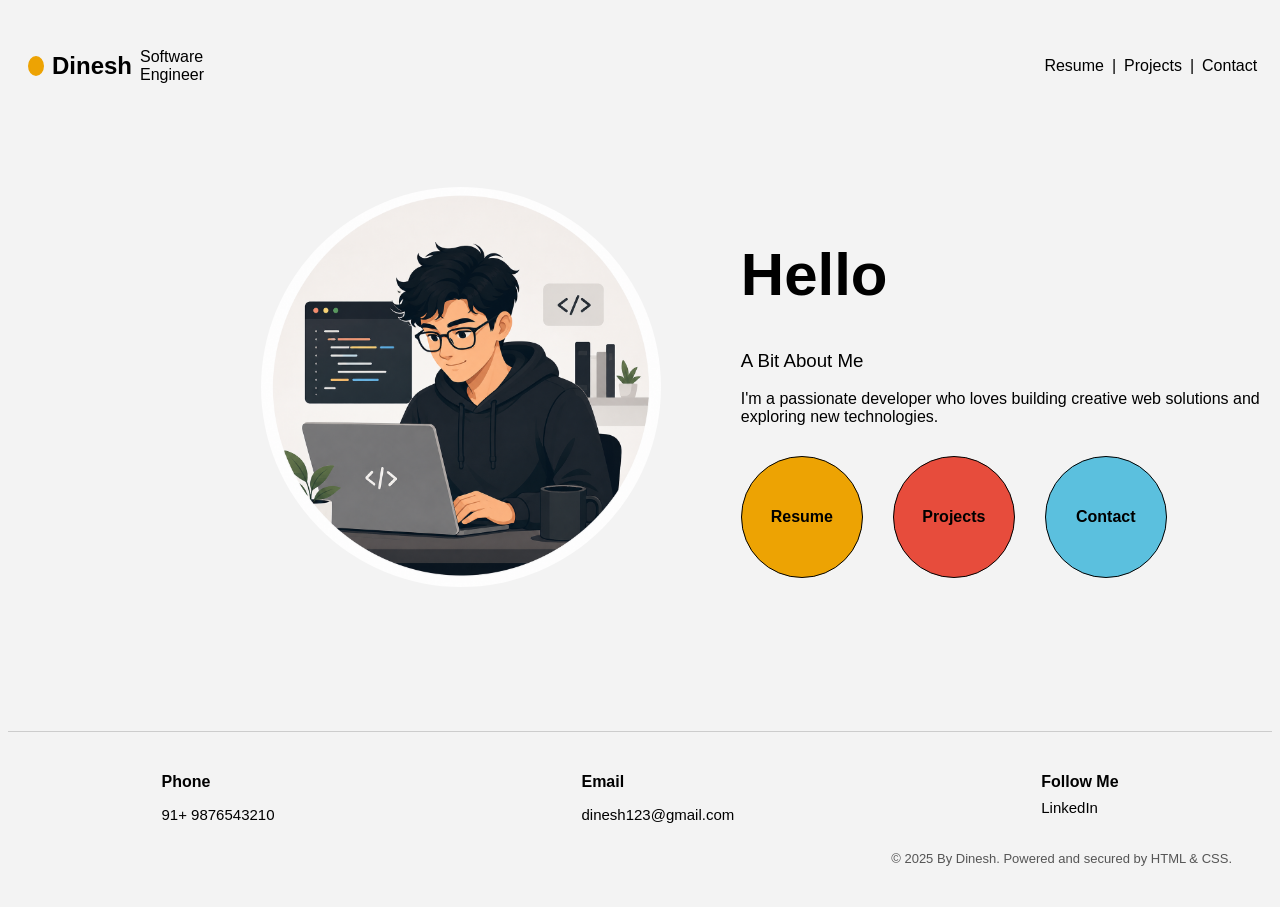
==== index.html @ f1298cf2 "1st portfolio" ====
<!DOCTYPE html>
<html>
<head>
  <title>Portfolio</title>
  <link rel="stylesheet" href="style.css">
</head>
<body>
  <div class="top">
    <button class="round"></button>
    <p class="name">Dinesh</p>
    <p class="job">Software Engineer</p>
    <a class="Links" href="resume.html">Resume</a> |
    <a class="pro" href="projects.html">Projects</a> |
    <a class="con" href="contact.html">Contact</a>
  </div>

  <div class="main">
    <div class="left pad">
      <img src="profile.png" alt="Dinesh">
    </div>
    <div class="right">
      <h1>Hello</h1>
      <h3>A Bit About Me</h3>
      <p>I'm a passionate developer who loves building creative web solutions and exploring new technologies.</p>
      <div class="buttons">
    <a href="resume.html" class="circle-btn resume">Resume</a>
    <a href="projects.html" class="circle-btn projects">Projects</a>
    <a href="contact.html" class="circle-btn contact">Contact</a>
</div>
    </div>
  </div>
  <div class="empty"></div>
  <footer>
  <hr>
  <div class="footer-content">
    <div class="footer-section">
      <h4>Phone</h4>
      <p>91+ 9876543210</p>
    </div>
    <div class="footer-section">
      <h4>Email</h4>
      <p>dinesh123@gmail.com</p>
    </div>
    <div class="footer-section">
      <h4>Follow Me</h4>
      <a href="https://www.linkedin.com/in/dinesh-veldurthi-67a7a6357/">LinkedIn</a>
    </div>
  </div>
  <div class="footer-bottom">
    <p>© 2025 By Dinesh. Powered and secured by HTML & CSS.</p>
  </div>
</footer>


</body>
</html>
---- style.css ----
body {
  background-color: #f3f3f3;
  font-family: "Segoe UI", Tahoma, Geneva, Verdana, sans-serif;
}
.name{
    font-size: 24px;
    font-weight: 600;
}
.top {
  display: flex;
  align-items: center;
  gap: 8px;
  padding: 20px;
}

.round {
  background-color: #eda303;
  width: 20px;
  height: 20px;
  border-radius: 50%;
  border: 2px solid #eda303;
}
.Links {
  color: black;
  padding-left: 68%;
  text-decoration: none;
}
.pro {
  color: black;
  text-decoration: none;
}
.con {
  color: black;
  text-decoration: none;
}
.main {
  display: flex;
  align-items: center;
  justify-content: center;
  gap: 80px;
  padding-top: 5%;
}
.pad{
  padding-left: 20%;
}
.left img {
  width: 400px;
  height: 400px;
  border-radius: 50%;
  object-fit: cover;
}

.right h1 {
  font-size: 60px;
  font-weight: 700;
}

.right h3 {
  font-weight: 500;
}

.buttons {
  display: flex;
  gap: 30px;
  margin-top: 30px;
}

.circle-btn{
    width:120px;
    height:120px;
    border-radius:50%;
    display:flex;
    justify-content:center;
    align-items:center;
    text-decoration:none;
    color:black;
    font-weight:600;
    border:1px solid black;
}

.resume{
    background:#eda303;
}

.projects{
    background:#e74c3c;
}

.contact{
    background:#5bc0de;
}


.buttons .circle-btn:hover {
  transform: scale(1.1);
  background-color: #f3f3f3;
  box-shadow: 0 4px 10px rgba(0, 0, 0, 0.2);
}
.empty {
  height: 100px;
}
footer {
  background-color: #f3f3f3;
  padding: 20px 0;
  font-family: "Segoe UI", Tahoma, Geneva, Verdana, sans-serif;
  color: #000;
}

footer hr {
  border: none;
  border-top: 1px solid #ccc;
  margin: 20px 0;
}

.footer-content {
  display: flex;
  justify-content: space-around;
  align-items: flex-start;
  flex-wrap: wrap;
  text-align: left;
  margin-bottom: 10px;
}

.footer-section h4 {
  font-weight: 600;
  margin-bottom: 8px;
}

.footer-section p,
.footer-section a {
  color: #000;
  text-decoration: none;
  font-size: 15px;
}

.footer-bottom {
  text-align: right;
  font-size: 13px;
  color: #555;
  margin-right: 40px;
}
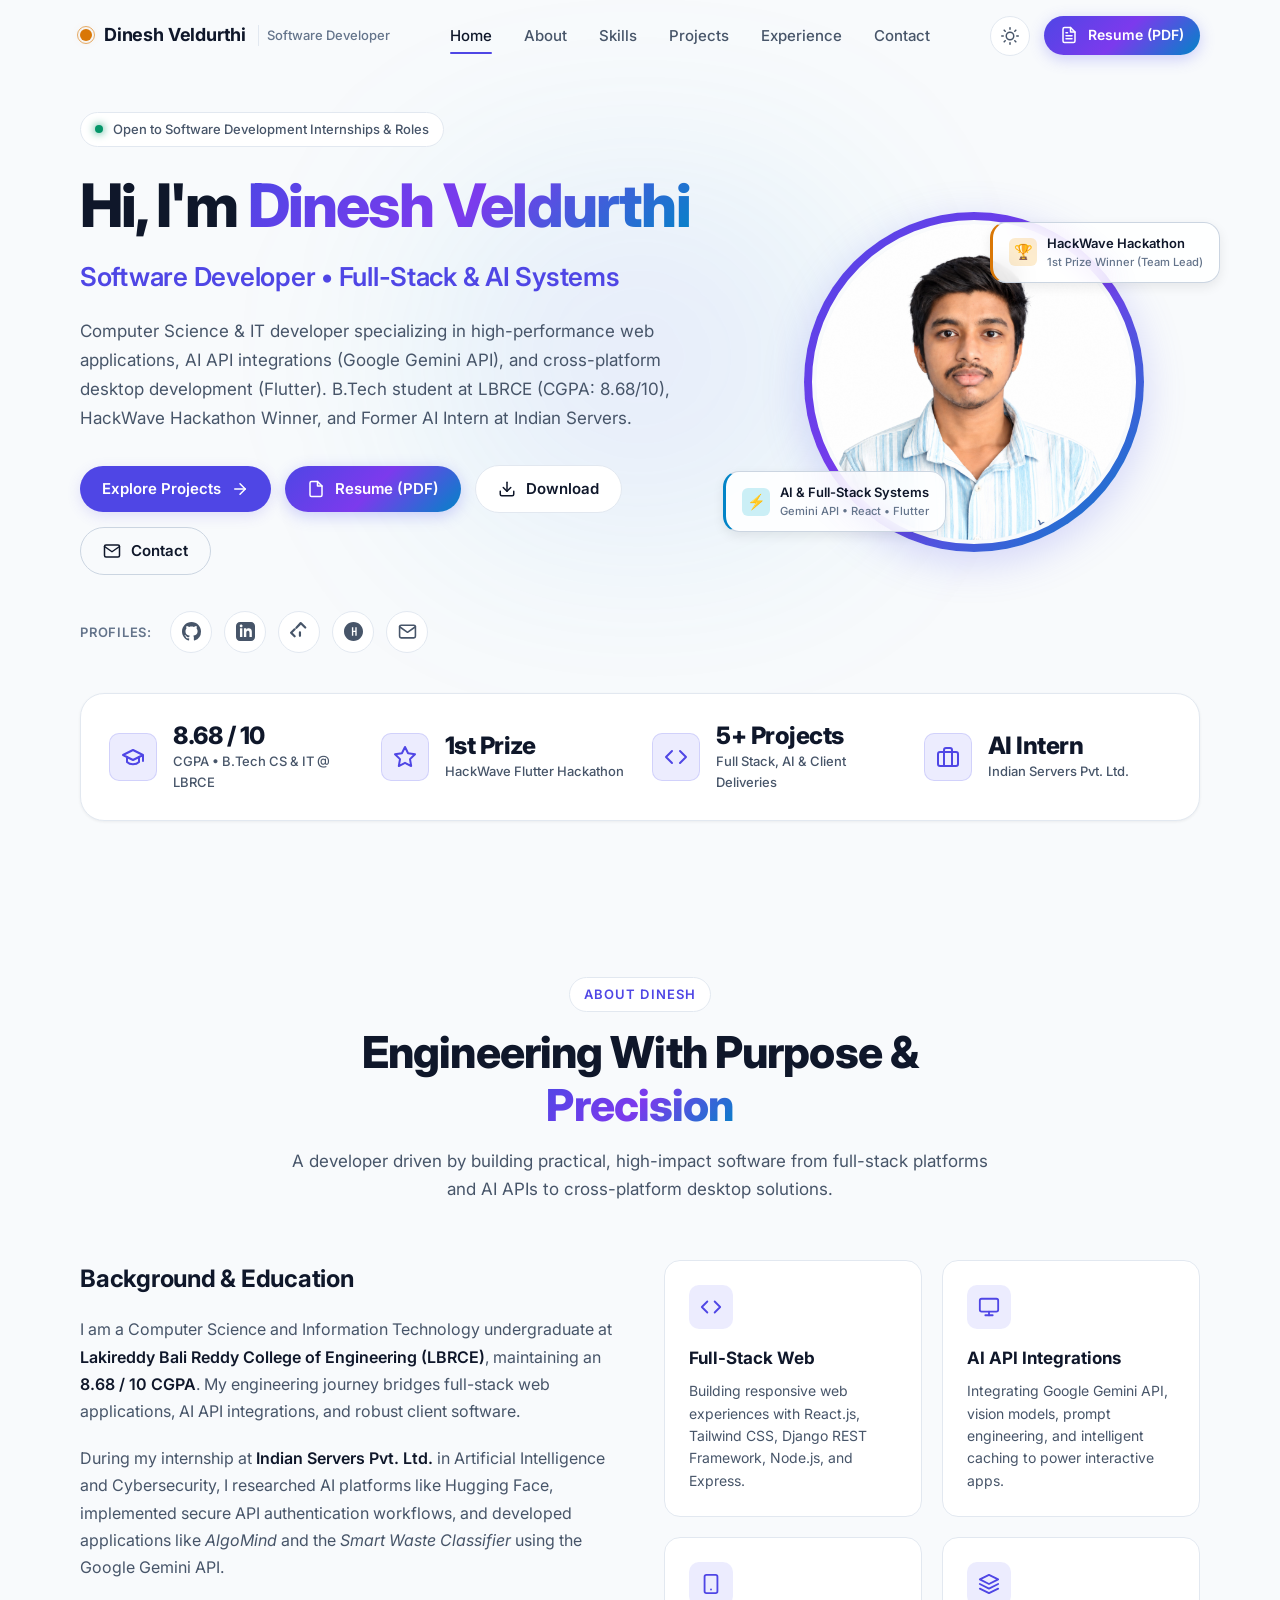
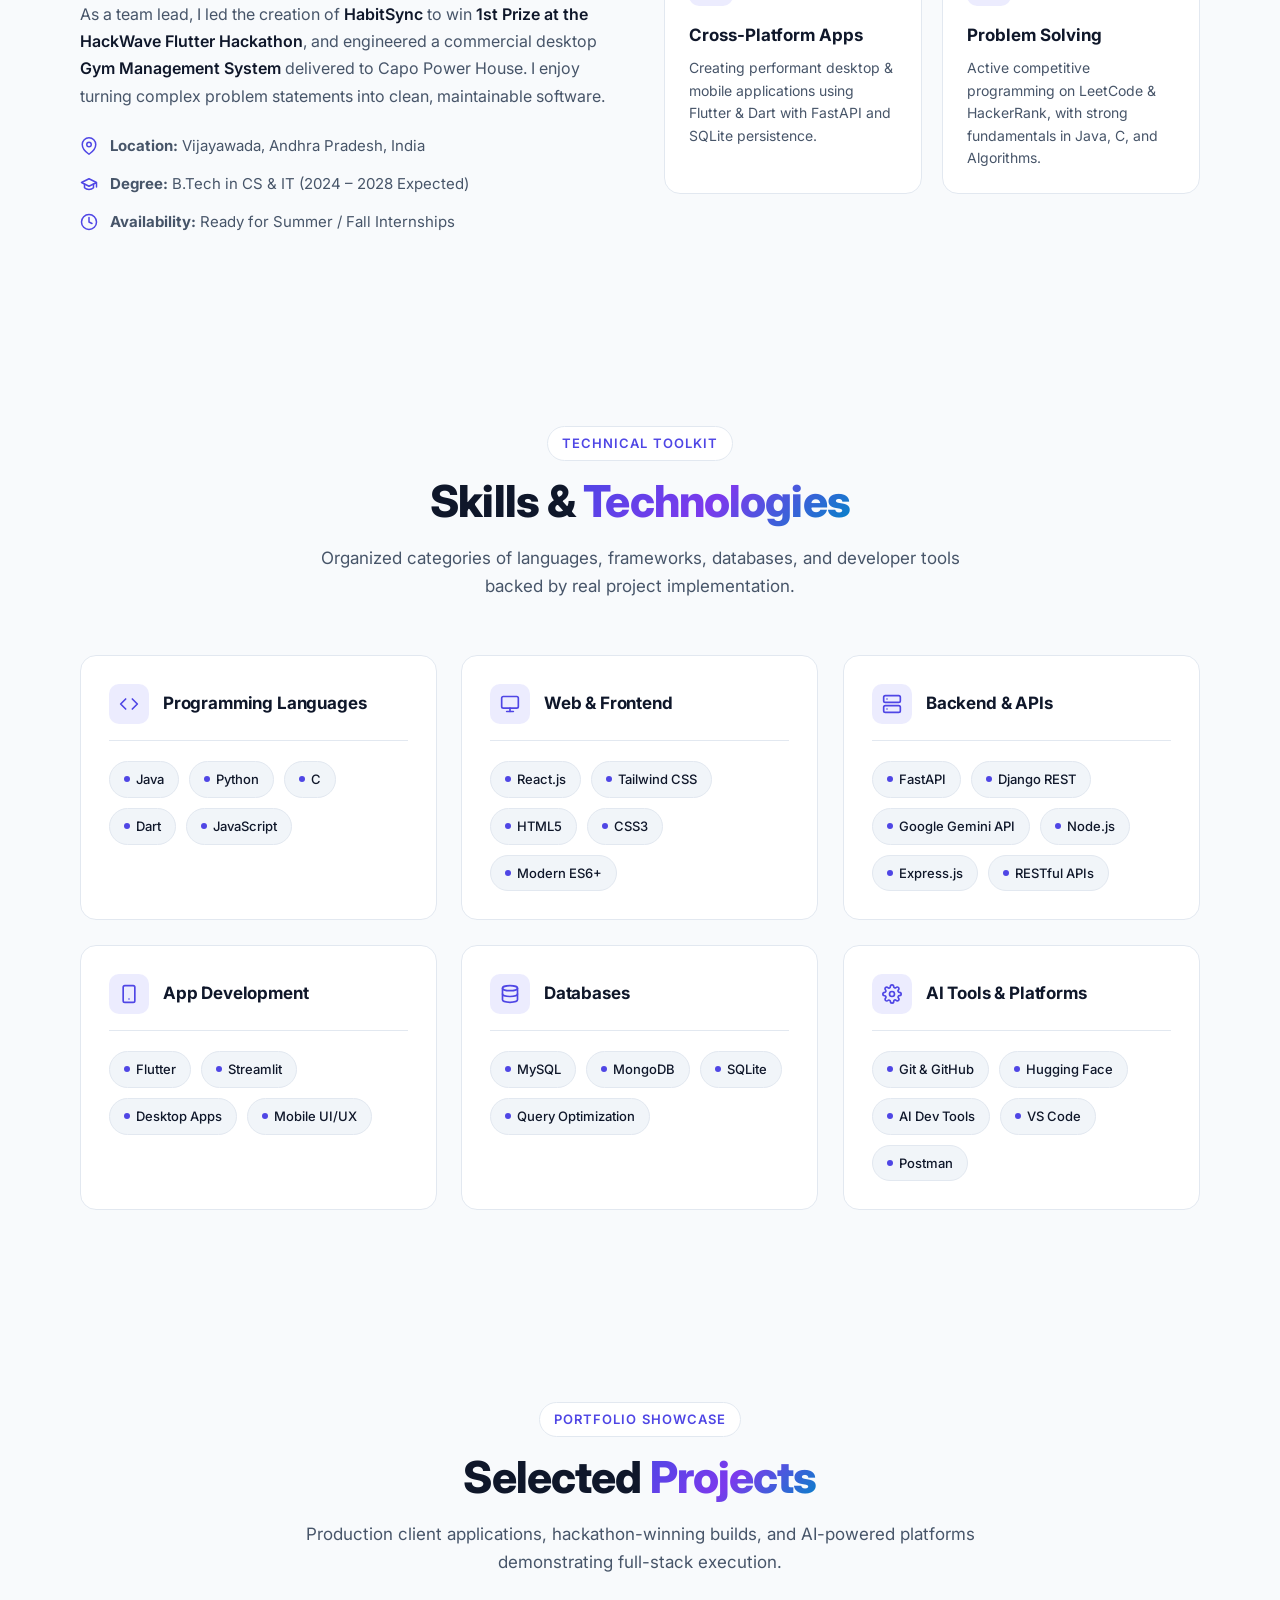
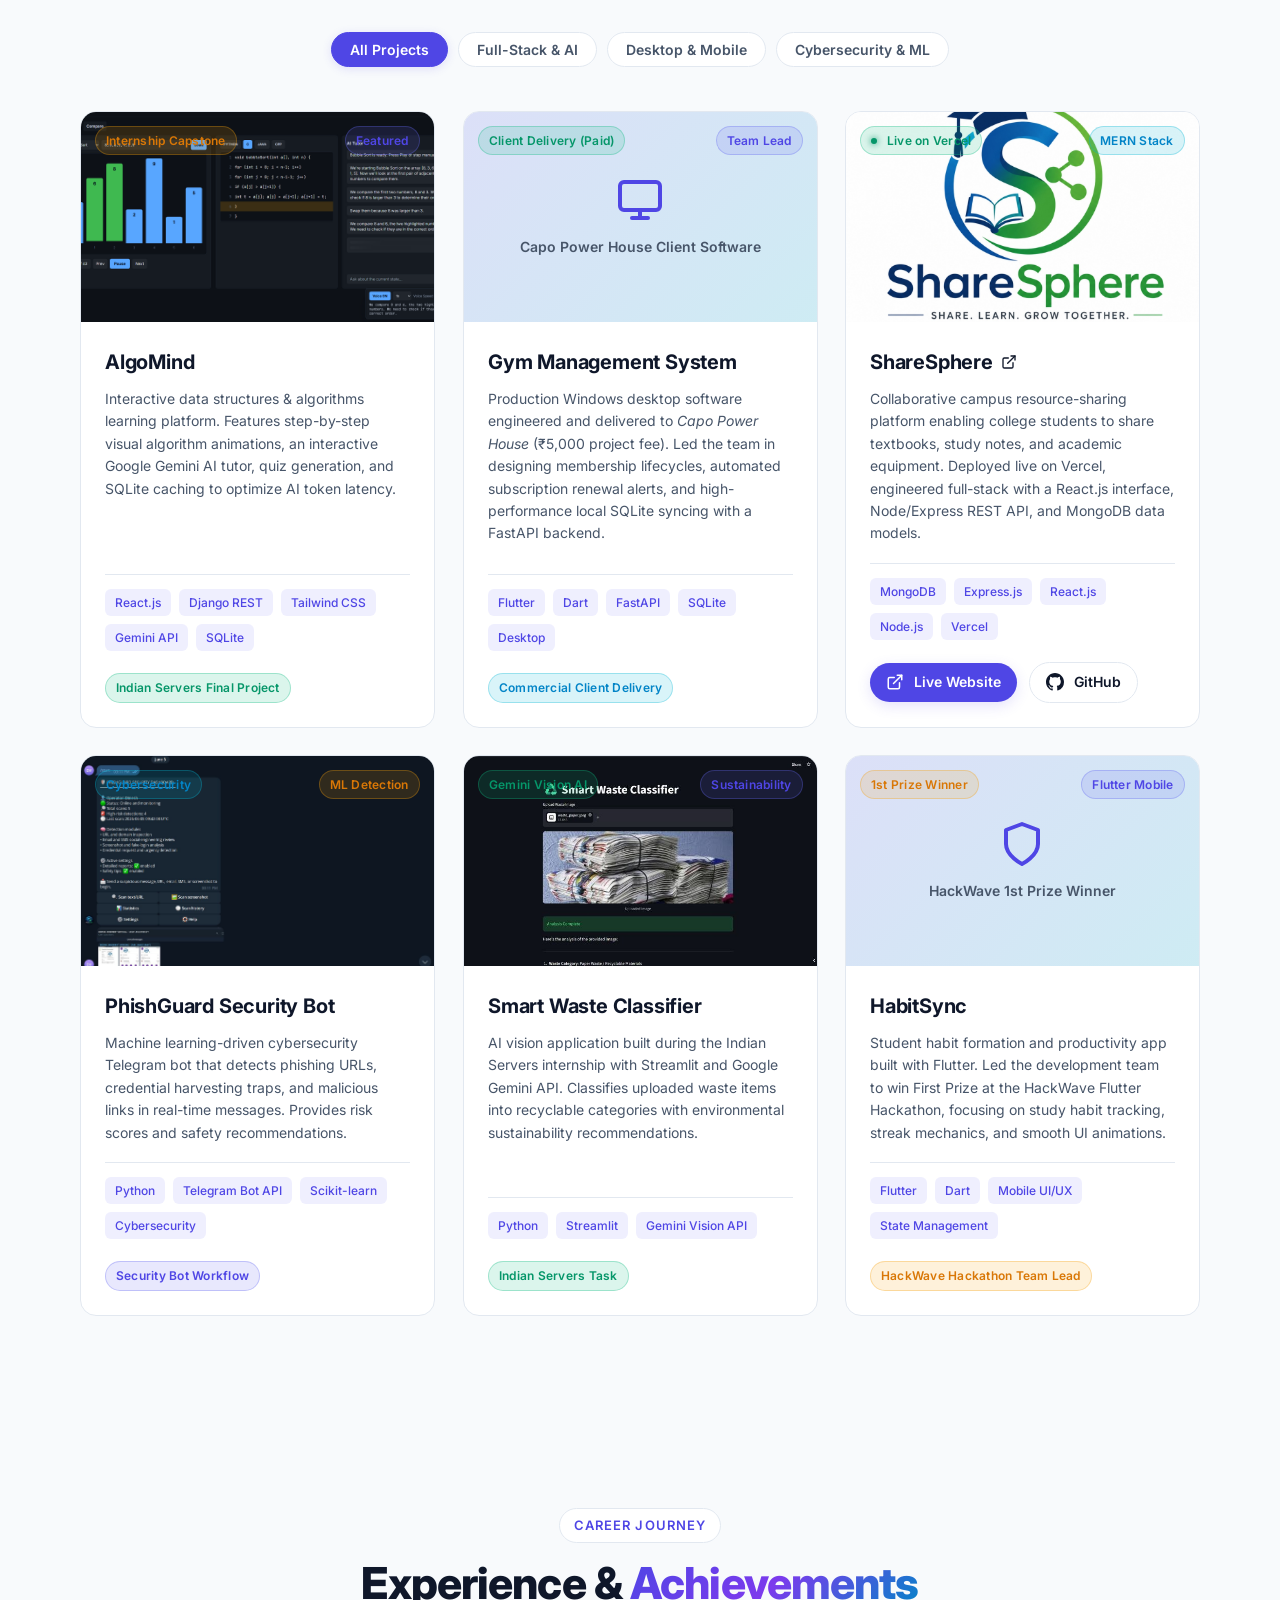
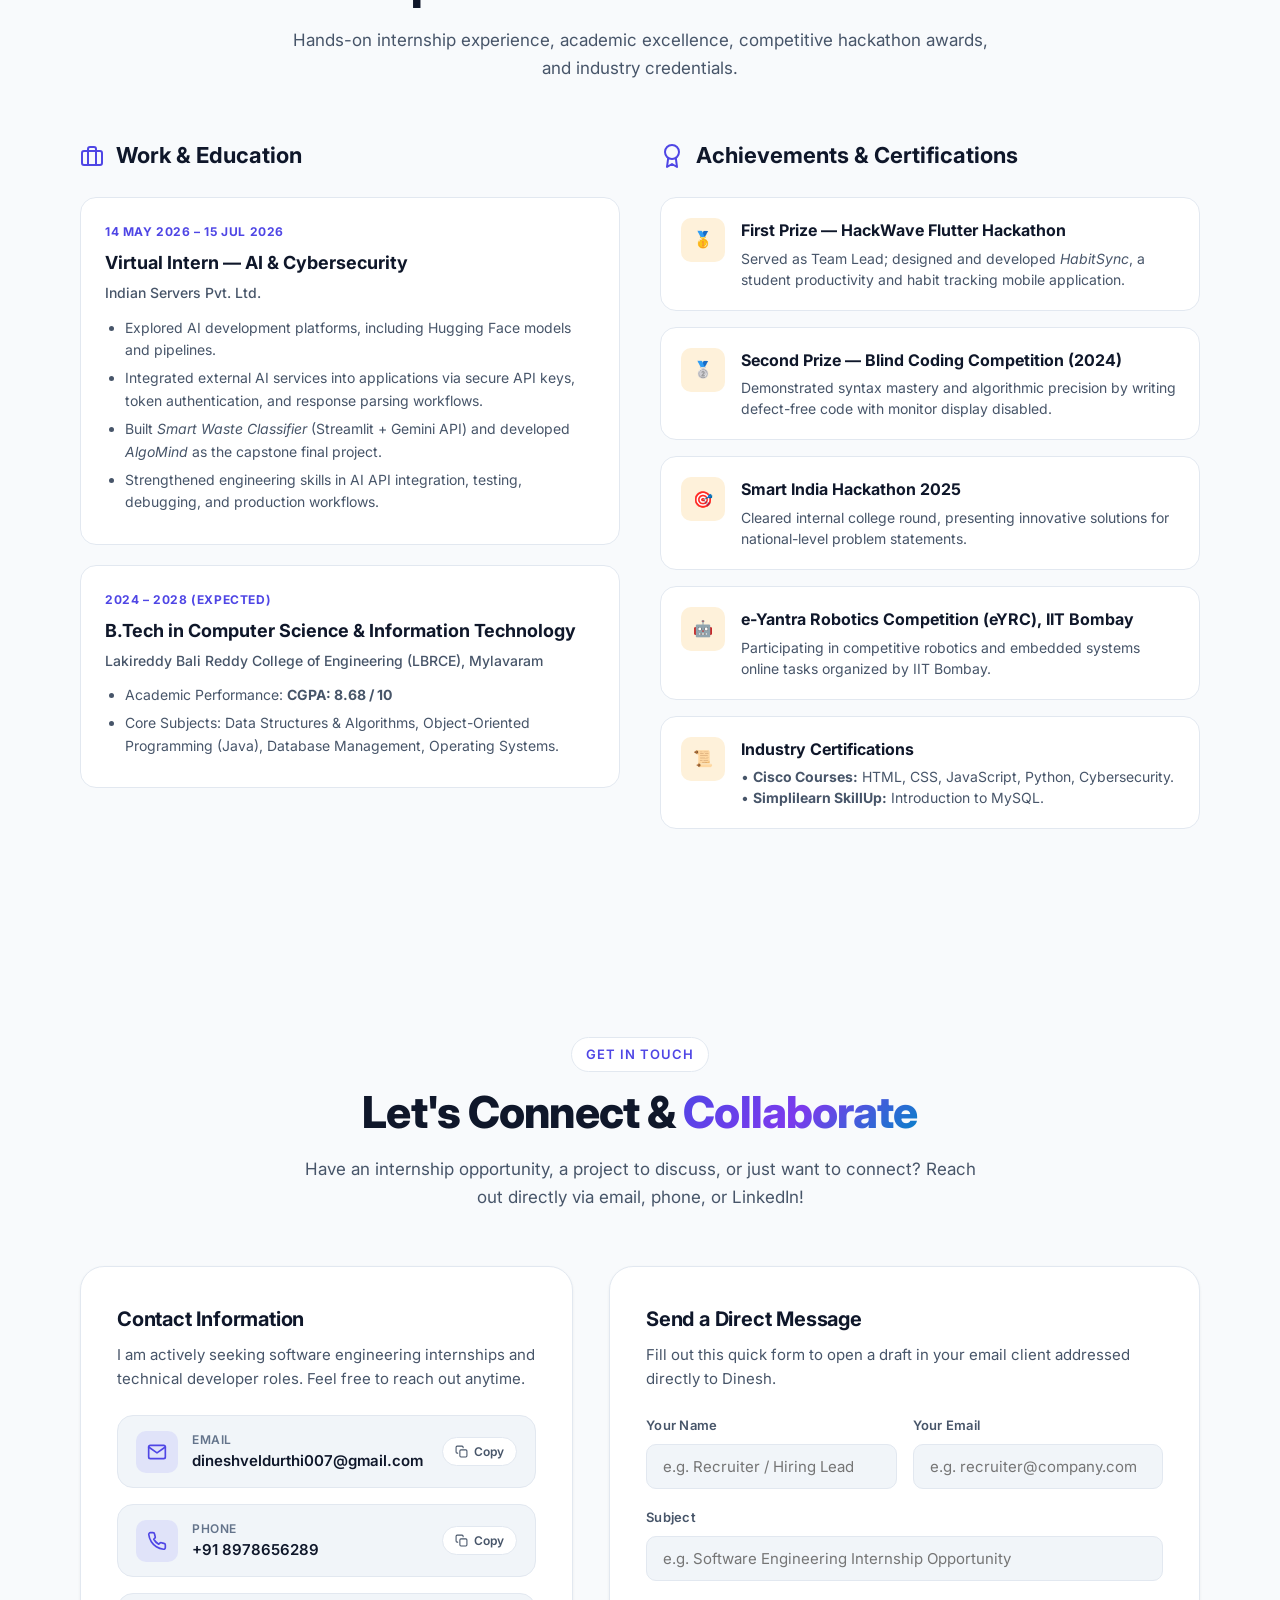
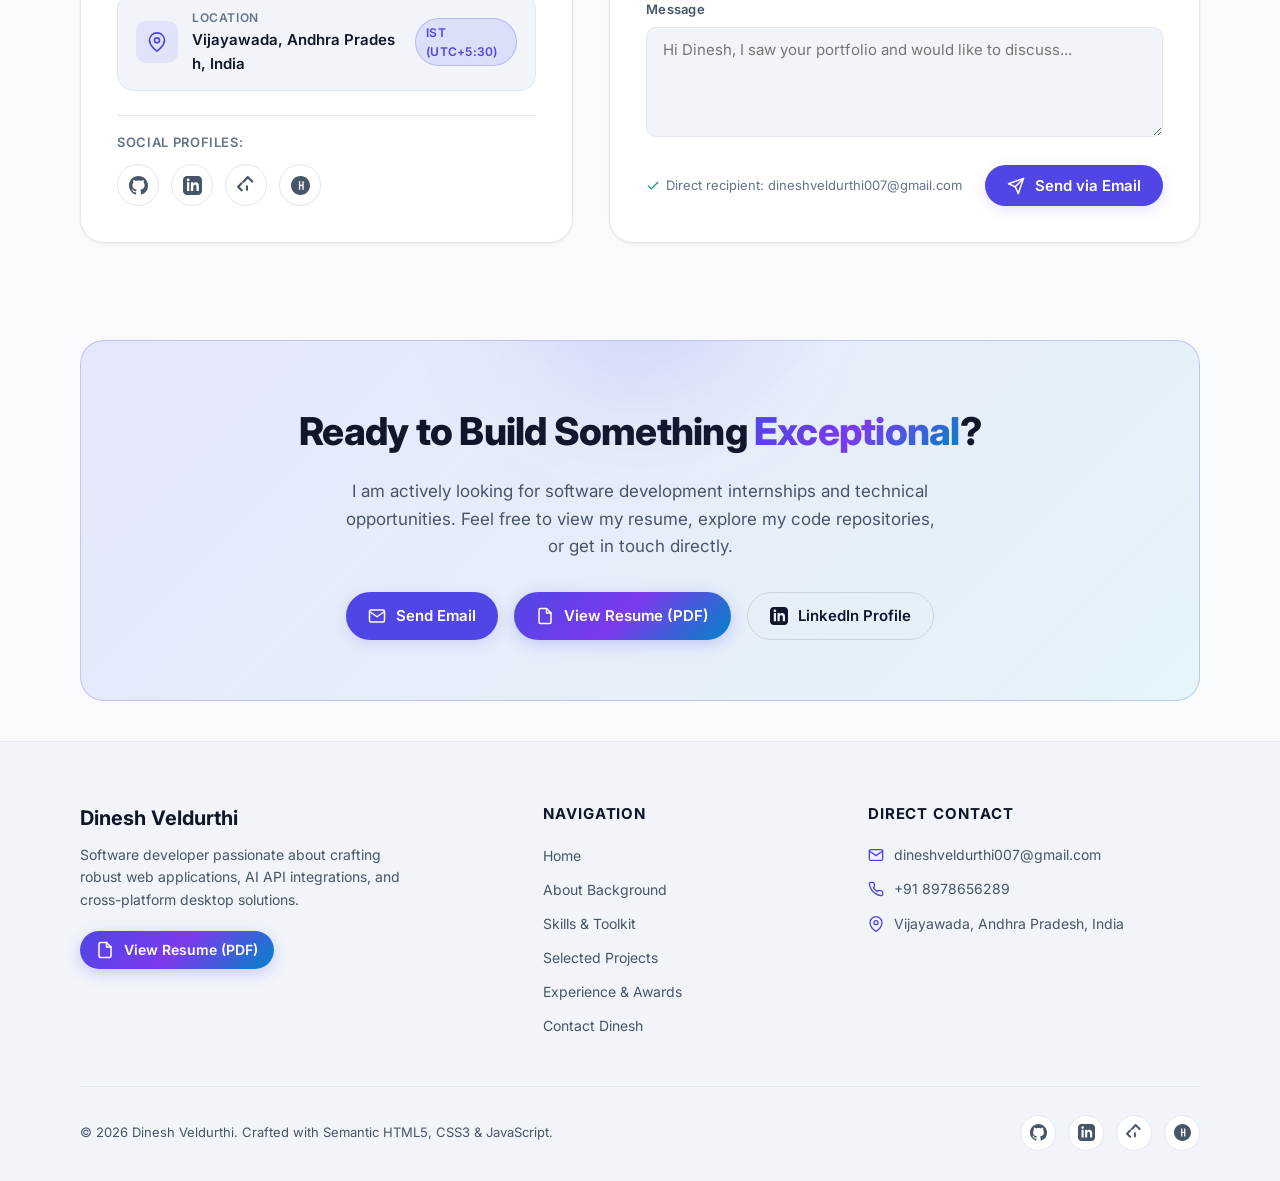
==== commit f76ab75e: "Update portfolio design, animations, and content" ====
--- a/index.html
+++ b/index.html
@@ -1,56 +1,1232 @@
 <!DOCTYPE html>
-<html>
+<html lang="en" data-theme="dark">
 <head>
-  <title>Portfolio</title>
+  <meta charset="UTF-8">
+  <meta name="viewport" content="width=device-width, initial-scale=1.0">
+  <meta name="description" content="Dinesh Veldurthi - Software Developer specializing in Full-Stack Web Development, Google Gemini AI integrations, and Cross-Platform Desktop/Mobile applications.">
+  <meta name="keywords" content="Dinesh Veldurthi, Software Developer, Full Stack, React, Flutter, Python, Gemini API, Portfolio">
+  <meta name="author" content="Dinesh Veldurthi">
+  <title>Dinesh Veldurthi | Software Developer & AI Systems</title>
+
+  <!-- Google Fonts: Inter & JetBrains Mono -->
+  <link rel="preconnect" href="https://fonts.googleapis.com">
+  <link rel="preconnect" href="https://fonts.gstatic.com" crossorigin>
+  <link href="https://fonts.googleapis.com/css2?family=Inter:wght@400;500;600;700;800&family=JetBrains+Mono:wght@400;500;600&display=swap" rel="stylesheet">
+
   <link rel="stylesheet" href="style.css">
 </head>
 <body>
-  <div class="top">
-    <button class="round"></button>
-    <p class="name">Dinesh</p>
-    <p class="job">Software Engineer</p>
-    <a class="Links" href="resume.html">Resume</a> |
-    <a class="pro" href="projects.html">Projects</a> |
-    <a class="con" href="contact.html">Contact</a>
-  </div>
-
-  <div class="main">
-    <div class="left pad">
-      <img src="profile.png" alt="Dinesh">
+
+  <!-- Accessible Skip Link -->
+  <a href="#main-content" class="skip-link">Skip to main content</a>
+
+  <!-- ========================================================================
+       1. Header & Navigation Bar
+       ======================================================================== -->
+  <header class="header">
+    <div class="container nav-container">
+      <a href="#home" class="brand" aria-label="Dinesh Veldurthi Home">
+        <span class="brand-dot" aria-hidden="true"></span>
+        <span class="brand-title">Dinesh Veldurthi</span>
+        <span class="brand-role">Software Developer</span>
+      </a>
+
+      <!-- Desktop Navigation Menu -->
+      <nav class="nav-menu" aria-label="Main Navigation">
+        <a href="#home" class="nav-link active">Home</a>
+        <a href="#about" class="nav-link">About</a>
+        <a href="#skills" class="nav-link">Skills</a>
+        <a href="#projects" class="nav-link">Projects</a>
+        <a href="#experience" class="nav-link">Experience</a>
+        <a href="#contact" class="nav-link">Contact</a>
+      </nav>
+
+      <!-- Nav Actions: Theme Toggle, Resume CTA, Mobile Hamburger -->
+      <div class="nav-actions">
+        <!-- Theme Toggle (Dark / Light) -->
+        <button id="theme-toggle" class="theme-toggle-btn" aria-label="Toggle color theme" title="Toggle theme">
+          <!-- Sun icon (for dark mode) -->
+          <svg class="icon-sun" xmlns="http://www.w3.org/2000/svg" viewBox="0 0 24 24" fill="none" stroke="currentColor" stroke-width="2" stroke-linecap="round" stroke-linejoin="round" aria-hidden="true">
+            <circle cx="12" cy="12" r="5"></circle>
+            <line x1="12" y1="1" x2="12" y2="3"></line>
+            <line x1="12" y1="21" x2="12" y2="23"></line>
+            <line x1="4.22" y1="4.22" x2="5.64" y2="5.64"></line>
+            <line x1="18.36" y1="18.36" x2="19.78" y2="19.78"></line>
+            <line x1="1" y1="12" x2="3" y2="12"></line>
+            <line x1="21" y1="12" x2="23" y2="12"></line>
+            <line x1="4.22" y1="19.78" x2="5.64" y2="18.36"></line>
+            <line x1="18.36" y1="5.64" x2="19.78" y2="4.22"></line>
+          </svg>
+          <!-- Moon icon (for light mode) -->
+          <svg class="icon-moon" xmlns="http://www.w3.org/2000/svg" viewBox="0 0 24 24" fill="none" stroke="currentColor" stroke-width="2" stroke-linecap="round" stroke-linejoin="round" aria-hidden="true">
+            <path d="M21 12.79A9 9 0 1 1 11.21 3 7 7 0 0 0 21 12.79z"></path>
+          </svg>
+        </button>
+
+        <!-- Prominent Resume Button (Opens PDF in New Tab) -->
+        <a href="resume.pdf" target="_blank" rel="noopener noreferrer" class="btn btn-resume btn-sm" title="Open Resume PDF in new tab">
+          <svg xmlns="http://www.w3.org/2000/svg" viewBox="0 0 24 24" fill="none" stroke="currentColor" stroke-width="2" stroke-linecap="round" stroke-linejoin="round" aria-hidden="true">
+            <path d="M14 2H6a2 2 0 0 0-2 2v16a2 2 0 0 0 2 2h12a2 2 0 0 0 2-2V8z"></path>
+            <polyline points="14 2 14 8 20 8"></polyline>
+            <line x1="16" y1="13" x2="8" y2="13"></line>
+            <line x1="16" y1="17" x2="8" y2="17"></line>
+            <polyline points="10 9 9 9 8 9"></polyline>
+          </svg>
+          <span>Resume (PDF)</span>
+        </a>
+
+        <!-- Mobile Menu Toggle Button -->
+        <button id="mobile-toggle" class="mobile-toggle-btn" aria-label="Toggle navigation menu" aria-expanded="false">
+          <svg xmlns="http://www.w3.org/2000/svg" viewBox="0 0 24 24" fill="none" stroke="currentColor" stroke-width="2" stroke-linecap="round" stroke-linejoin="round" aria-hidden="true">
+            <line x1="3" y1="12" x2="21" y2="12"></line>
+            <line x1="3" y1="6" x2="21" y2="6"></line>
+            <line x1="3" y1="18" x2="21" y2="18"></line>
+          </svg>
+        </button>
+      </div>
     </div>
-    <div class="right">
-      <h1>Hello</h1>
-      <h3>A Bit About Me</h3>
-      <p>I'm a passionate developer who loves building creative web solutions and exploring new technologies.</p>
-      <div class="buttons">
-    <a href="resume.html" class="circle-btn resume">Resume</a>
-    <a href="projects.html" class="circle-btn projects">Projects</a>
-    <a href="contact.html" class="circle-btn contact">Contact</a>
-</div>
+
+    <!-- Mobile Drawer Menu -->
+    <div id="mobile-drawer" class="mobile-drawer" aria-label="Mobile Navigation Drawer">
+      <a href="#home" class="mobile-nav-link active">Home</a>
+      <a href="#about" class="mobile-nav-link">About</a>
+      <a href="#skills" class="mobile-nav-link">Skills</a>
+      <a href="#projects" class="mobile-nav-link">Projects</a>
+      <a href="#experience" class="mobile-nav-link">Experience</a>
+      <a href="#contact" class="mobile-nav-link">Contact</a>
+      <div class="mobile-actions">
+        <a href="resume.pdf" target="_blank" rel="noopener noreferrer" class="btn btn-resume">
+          <svg xmlns="http://www.w3.org/2000/svg" width="18" height="18" viewBox="0 0 24 24" fill="none" stroke="currentColor" stroke-width="2" stroke-linecap="round" stroke-linejoin="round" aria-hidden="true">
+            <path d="M14 2H6a2 2 0 0 0-2 2v16a2 2 0 0 0 2 2h12a2 2 0 0 0 2-2V8z"></path>
+            <polyline points="14 2 14 8 20 8"></polyline>
+          </svg>
+          View Resume (PDF)
+        </a>
+        <a href="resume.pdf" download="Dinesh_Veldurthi_Resume.pdf" class="btn btn-secondary">
+          <svg xmlns="http://www.w3.org/2000/svg" width="18" height="18" viewBox="0 0 24 24" fill="none" stroke="currentColor" stroke-width="2" stroke-linecap="round" stroke-linejoin="round" aria-hidden="true">
+            <path d="M21 15v4a2 2 0 0 1-2 2H5a2 2 0 0 1-2-2v-4"></path>
+            <polyline points="7 10 12 15 17 10"></polyline>
+            <line x1="12" y1="15" x2="12" y2="3"></line>
+          </svg>
+          Download Resume
+        </a>
+      </div>
     </div>
-  </div>
-  <div class="empty"></div>
-  <footer>
-  <hr>
-  <div class="footer-content">
-    <div class="footer-section">
-      <h4>Phone</h4>
-      <p>91+ 9876543210</p>
+  </header>
+
+  <!-- ========================================================================
+       Main Content
+       ======================================================================== -->
+  <main id="main-content">
+
+    <!-- ======================================================================
+         2. Hero Section
+         ====================================================================== -->
+    <section id="home" class="hero">
+      <div class="hero-bg-glow" aria-hidden="true"></div>
+
+      <div class="container">
+        <div class="hero-grid">
+          
+          <!-- Hero Text Content -->
+          <div class="hero-content reveal">
+            <div class="hero-status-pill">
+              <span class="status-dot"></span>
+              <span>Open to Software Development Internships & Roles</span>
+            </div>
+
+            <h1 class="hero-title">
+              Hi, I'm <span class="gradient-text">Dinesh Veldurthi</span>
+            </h1>
+
+            <p class="hero-role">
+              Software Developer • Full-Stack & AI Systems
+            </p>
+
+            <p class="hero-bio">
+              Computer Science & IT developer specializing in high-performance web applications, AI API integrations (Google Gemini API), and cross-platform desktop development (Flutter). B.Tech student at LBRCE (CGPA: 8.68/10), HackWave Hackathon Winner, and Former AI Intern at Indian Servers.
+            </p>
+
+            <!-- Call to Actions -->
+            <div class="hero-actions">
+              <a href="#projects" class="btn btn-primary">
+                <span>Explore Projects</span>
+                <svg xmlns="http://www.w3.org/2000/svg" viewBox="0 0 24 24" fill="none" stroke="currentColor" stroke-width="2" stroke-linecap="round" stroke-linejoin="round" aria-hidden="true">
+                  <line x1="5" y1="12" x2="19" y2="12"></line>
+                  <polyline points="12 5 19 12 12 19"></polyline>
+                </svg>
+              </a>
+
+              <!-- Main Resume Action -->
+              <a href="resume.pdf" target="_blank" rel="noopener noreferrer" class="btn btn-resume" title="View official resume in new tab">
+                <svg xmlns="http://www.w3.org/2000/svg" viewBox="0 0 24 24" fill="none" stroke="currentColor" stroke-width="2" stroke-linecap="round" stroke-linejoin="round" aria-hidden="true">
+                  <path d="M14 2H6a2 2 0 0 0-2 2v16a2 2 0 0 0 2 2h12a2 2 0 0 0 2-2V8z"></path>
+                  <polyline points="14 2 14 8 20 8"></polyline>
+                </svg>
+                <span>Resume (PDF)</span>
+              </a>
+
+              <!-- Direct Download Action -->
+              <a href="resume.pdf" download="Dinesh_Veldurthi_Resume.pdf" class="btn btn-secondary" title="Directly download resume file">
+                <svg xmlns="http://www.w3.org/2000/svg" viewBox="0 0 24 24" fill="none" stroke="currentColor" stroke-width="2" stroke-linecap="round" stroke-linejoin="round" aria-hidden="true">
+                  <path d="M21 15v4a2 2 0 0 1-2 2H5a2 2 0 0 1-2-2v-4"></path>
+                  <polyline points="7 10 12 15 17 10"></polyline>
+                  <line x1="12" y1="15" x2="12" y2="3"></line>
+                </svg>
+                <span>Download</span>
+              </a>
+
+              <a href="mailto:dineshveldurthi007@gmail.com" class="btn btn-outline" title="Send email to Dinesh">
+                <svg xmlns="http://www.w3.org/2000/svg" viewBox="0 0 24 24" fill="none" stroke="currentColor" stroke-width="2" stroke-linecap="round" stroke-linejoin="round" aria-hidden="true">
+                  <path d="M4 4h16c1.1 0 2 .9 2 2v12c0 1.1-.9 2-2 2H4c-1.1 0-2-.9-2-2V6c0-1.1.9-2 2-2z"></path>
+                  <polyline points="22,6 12,13 2,6"></polyline>
+                </svg>
+                <span>Contact</span>
+              </a>
+            </div>
+
+            <!-- Social Links Strip -->
+            <div class="hero-socials">
+              <span class="hero-social-label">Profiles:</span>
+              
+              <!-- GitHub -->
+              <a href="https://github.com/Dinesh213-web" target="_blank" rel="noopener noreferrer" class="social-icon-btn" aria-label="GitHub Profile" title="GitHub">
+                <svg xmlns="http://www.w3.org/2000/svg" viewBox="0 0 24 24" fill="currentColor" aria-hidden="true">
+                  <path d="M12 0C5.37 0 0 5.37 0 12c0 5.31 3.435 9.795 8.205 11.385.6.105.825-.255.825-.57 0-.285-.015-1.23-.015-2.235-3.015.555-3.795-.735-4.035-1.41-.135-.345-.72-1.41-1.23-1.695-.42-.225-1.02-.78-.015-.795.945-.015 1.62.87 1.845 1.23 1.08 1.815 2.805 1.305 3.495.99.105-.78.42-1.305.765-1.605-2.67-.3-5.46-1.335-5.46-5.925 0-1.305.465-2.385 1.23-3.225-.12-.3-.54-1.53.12-3.18 0 0 1.005-.315 3.3 1.23.96-.27 1.98-.405 3-.405s2.04.135 3 .405c2.295-1.56 3.3-1.23 3.3-1.23.66 1.65.24 2.88.12 3.18.765.84 1.23 1.905 1.23 3.225 0 4.605-2.805 5.625-5.475 5.925.435.375.81 1.095.81 2.22 0 1.605-.015 2.895-.015 3.3 0 .315.225.69.825.57A12.02 12.02 0 0 0 24 12c0-6.63-5.37-12-12-12z"/>
+                </svg>
+              </a>
+
+              <!-- LinkedIn -->
+              <a href="https://www.linkedin.com/in/dinesh-veldurthi-67a7a6357/" target="_blank" rel="noopener noreferrer" class="social-icon-btn" aria-label="LinkedIn Profile" title="LinkedIn">
+                <svg xmlns="http://www.w3.org/2000/svg" viewBox="0 0 24 24" fill="currentColor" aria-hidden="true">
+                  <path d="M19 0h-14c-2.761 0-5 2.239-5 5v14c0 2.761 2.239 5 5 5h14c2.762 0 5-2.239 5-5v-14c0-2.761-2.238-5-5-5zm-11 19h-3v-11h3v11zm-1.5-12.268c-.966 0-1.75-.79-1.75-1.764s.784-1.764 1.75-1.764 1.75.79 1.75 1.764-.783 1.764-1.75 1.764zm13.5 12.268h-3v-5.604c0-3.368-4-3.113-4 0v5.604h-3v-11h3v1.765c1.396-2.586 7-2.777 7 2.476v6.759z"/>
+                </svg>
+              </a>
+
+              <!-- LeetCode -->
+              <a href="https://leetcode.com/u/Dinesh_Veldurthi/" target="_blank" rel="noopener noreferrer" class="social-icon-btn" aria-label="LeetCode Profile" title="LeetCode">
+                <svg xmlns="http://www.w3.org/2000/svg" viewBox="0 0 24 24" fill="currentColor" aria-hidden="true">
+                  <path d="M13.483 0a1.374 1.374 0 0 0-.961.438L7.116 6.262a1.375 1.375 0 0 0-.024 1.933 1.375 1.375 0 0 0 1.944.024L13.8 3.518l4.47 4.47a1.375 1.375 0 0 0 1.944-1.944L14.444.438A1.374 1.374 0 0 0 13.483 0zm-7.67 7.79a1.375 1.375 0 0 0-.945.402l-4.43 4.43a1.375 1.375 0 0 0 0 1.945l4.43 4.43a1.375 1.375 0 1 0 1.944-1.945l-3.458-3.457 3.458-3.458a1.375 1.375 0 0 0-.999-2.347zm6.75 3.86a1.375 1.375 0 0 0-1.375 1.375v4.5a1.375 1.375 0 1 0 2.75 0v-4.5a1.375 1.375 0 0 0-1.375-1.375z"/>
+                </svg>
+              </a>
+
+              <!-- HackerRank -->
+              <a href="https://www.hackerrank.com/profile/dineshveldurthi2" target="_blank" rel="noopener noreferrer" class="social-icon-btn" aria-label="HackerRank Profile" title="HackerRank">
+                <svg xmlns="http://www.w3.org/2000/svg" viewBox="0 0 24 24" fill="currentColor" aria-hidden="true">
+                  <path d="M12 0c-6.627 0-12 5.373-12 12s5.373 12 12 12 12-5.373 12-12-5.373-12-12-12zm-2.025 17.5v-11h1.75v4.45h2.55v-4.45h1.75v11h-1.75v-4.75h-2.55v4.75h-1.75z"/>
+                </svg>
+              </a>
+
+              <!-- Direct Email -->
+              <a href="mailto:dineshveldurthi007@gmail.com" class="social-icon-btn" aria-label="Email Dinesh" title="dineshveldurthi007@gmail.com">
+                <svg xmlns="http://www.w3.org/2000/svg" viewBox="0 0 24 24" fill="none" stroke="currentColor" stroke-width="2" stroke-linecap="round" stroke-linejoin="round" aria-hidden="true">
+                  <path d="M4 4h16c1.1 0 2 .9 2 2v12c0 1.1-.9 2-2 2H4c-1.1 0-2-.9-2-2V6c0-1.1.9-2 2-2z"></path>
+                  <polyline points="22,6 12,13 2,6"></polyline>
+                </svg>
+              </a>
+            </div>
+          </div>
+
+          <!-- Hero Visual: Dinesh's Profile Illustration with Floating Badges -->
+          <div class="hero-visual reveal reveal-delay-2">
+            <div class="avatar-wrapper">
+              <div class="avatar-inner">
+                <img src="dinesh.jpg" alt="Dinesh Veldurthi - Software Developer" width="340" height="340">
+              </div>
+            </div>
+
+            <!-- Floating Badge: HackWave Hackathon -->
+            <div class="floating-badge badge-top-right">
+              <div class="floating-icon gold">🏆</div>
+              <div>
+                <div>HackWave Hackathon</div>
+                <div style="font-size: 0.7rem; color: var(--text-muted); font-weight: 500;">1st Prize Winner (Team Lead)</div>
+              </div>
+            </div>
+
+            <!-- Floating Badge: AI & Full-Stack -->
+            <div class="floating-badge badge-bottom-left">
+              <div class="floating-icon cyan">⚡</div>
+              <div>
+                <div>AI & Full-Stack Systems</div>
+                <div style="font-size: 0.7rem; color: var(--text-muted); font-weight: 500;">Gemini API • React • Flutter</div>
+              </div>
+            </div>
+          </div>
+
+        </div>
+
+        <!-- Quick Stats Strip -->
+        <div class="stats-strip reveal reveal-delay-3">
+          <div class="stats-grid">
+            
+            <div class="stat-item">
+              <div class="stat-icon-wrapper">
+                <svg xmlns="http://www.w3.org/2000/svg" viewBox="0 0 24 24" fill="none" stroke="currentColor" stroke-width="2" stroke-linecap="round" stroke-linejoin="round" aria-hidden="true">
+                  <path d="M22 10v6M2 10l10-5 10 5-10 5z"></path>
+                  <path d="M6 12v5c3 3 9 3 12 0v-5"></path>
+                </svg>
+              </div>
+              <div>
+                <div class="stat-value">8.68 / 10</div>
+                <div class="stat-label">CGPA • B.Tech CS & IT @ LBRCE</div>
+              </div>
+            </div>
+
+            <div class="stat-item">
+              <div class="stat-icon-wrapper">
+                <svg xmlns="http://www.w3.org/2000/svg" viewBox="0 0 24 24" fill="none" stroke="currentColor" stroke-width="2" stroke-linecap="round" stroke-linejoin="round" aria-hidden="true">
+                  <polygon points="12 2 15.09 8.26 22 9.27 17 14.14 18.18 21.02 12 17.77 5.82 21.02 7 14.14 2 9.27 8.91 8.26 12 2"></polygon>
+                </svg>
+              </div>
+              <div>
+                <div class="stat-value">1st Prize</div>
+                <div class="stat-label">HackWave Flutter Hackathon</div>
+              </div>
+            </div>
+
+            <div class="stat-item">
+              <div class="stat-icon-wrapper">
+                <svg xmlns="http://www.w3.org/2000/svg" viewBox="0 0 24 24" fill="none" stroke="currentColor" stroke-width="2" stroke-linecap="round" stroke-linejoin="round" aria-hidden="true">
+                  <polyline points="16 18 22 12 16 6"></polyline>
+                  <polyline points="8 6 2 12 8 18"></polyline>
+                </svg>
+              </div>
+              <div>
+                <div class="stat-value">5+ Projects</div>
+                <div class="stat-label">Full Stack, AI & Client Deliveries</div>
+              </div>
+            </div>
+
+            <div class="stat-item">
+              <div class="stat-icon-wrapper">
+                <svg xmlns="http://www.w3.org/2000/svg" viewBox="0 0 24 24" fill="none" stroke="currentColor" stroke-width="2" stroke-linecap="round" stroke-linejoin="round" aria-hidden="true">
+                  <rect x="2" y="7" width="20" height="14" rx="2" ry="2"></rect>
+                  <path d="M16 21V5a2 2 0 0 0-2-2h-4a2 2 0 0 0-2 2v16"></path>
+                </svg>
+              </div>
+              <div>
+                <div class="stat-value">AI Intern</div>
+                <div class="stat-label">Indian Servers Pvt. Ltd.</div>
+              </div>
+            </div>
+
+          </div>
+        </div>
+
+      </div>
+    </section>
+
+
+    <!-- ======================================================================
+         3. About Section
+         ====================================================================== -->
+    <section id="about" class="section">
+      <div class="container">
+        
+        <div class="section-header reveal">
+          <div class="section-tag">About Dinesh</div>
+          <h2 class="section-title">Engineering With Purpose & <span class="gradient-text">Precision</span></h2>
+          <p class="section-description">
+            A developer driven by building practical, high-impact software from full-stack platforms and AI APIs to cross-platform desktop solutions.
+          </p>
+        </div>
+
+        <div class="about-grid">
+          
+          <!-- Story / Narrative -->
+          <div class="about-story reveal">
+            <h3>Background & Education</h3>
+            <p>
+              I am a Computer Science and Information Technology undergraduate at <strong>Lakireddy Bali Reddy College of Engineering (LBRCE)</strong>, maintaining an <strong>8.68 / 10 CGPA</strong>. My engineering journey bridges full-stack web applications, AI API integrations, and robust client software.
+            </p>
+            <p>
+              During my internship at <strong>Indian Servers Pvt. Ltd.</strong> in Artificial Intelligence and Cybersecurity, I researched AI platforms like Hugging Face, implemented secure API authentication workflows, and developed applications like <em>AlgoMind</em> and the <em>Smart Waste Classifier</em> using the Google Gemini API.
+            </p>
+            <p>
+              As a team lead, I led the creation of <strong>HabitSync</strong> to win <strong>1st Prize at the HackWave Flutter Hackathon</strong>, and engineered a commercial desktop <strong>Gym Management System</strong> delivered to Capo Power House. I enjoy turning complex problem statements into clean, maintainable software.
+            </p>
+
+            <div class="about-details-list">
+              <div class="about-detail-item">
+                <svg xmlns="http://www.w3.org/2000/svg" viewBox="0 0 24 24" fill="none" stroke="currentColor" stroke-width="2" stroke-linecap="round" stroke-linejoin="round" aria-hidden="true">
+                  <path d="M21 10c0 7-9 13-9 13s-9-6-9-13a9 9 0 0 1 18 0z"></path>
+                  <circle cx="12" cy="10" r="3"></circle>
+                </svg>
+                <span><strong>Location:</strong> Vijayawada, Andhra Pradesh, India</span>
+              </div>
+              <div class="about-detail-item">
+                <svg xmlns="http://www.w3.org/2000/svg" viewBox="0 0 24 24" fill="none" stroke="currentColor" stroke-width="2" stroke-linecap="round" stroke-linejoin="round" aria-hidden="true">
+                  <path d="M22 10v6M2 10l10-5 10 5-10 5z"></path>
+                  <path d="M6 12v5c3 3 9 3 12 0v-5"></path>
+                </svg>
+                <span><strong>Degree:</strong> B.Tech in CS & IT (2024 – 2028 Expected)</span>
+              </div>
+              <div class="about-detail-item">
+                <svg xmlns="http://www.w3.org/2000/svg" viewBox="0 0 24 24" fill="none" stroke="currentColor" stroke-width="2" stroke-linecap="round" stroke-linejoin="round" aria-hidden="true">
+                  <circle cx="12" cy="12" r="10"></circle>
+                  <polyline points="12 6 12 12 16 14"></polyline>
+                </svg>
+                <span><strong>Availability:</strong> Ready for Summer / Fall Internships</span>
+              </div>
+            </div>
+          </div>
+
+          <!-- Core Competency Cards -->
+          <div class="about-cards-grid reveal reveal-delay-2">
+            
+            <div class="feature-card">
+              <div class="feature-icon">
+                <svg xmlns="http://www.w3.org/2000/svg" viewBox="0 0 24 24" fill="none" stroke="currentColor" stroke-width="2" stroke-linecap="round" stroke-linejoin="round" aria-hidden="true">
+                  <polyline points="16 18 22 12 16 6"></polyline>
+                  <polyline points="8 6 2 12 8 18"></polyline>
+                </svg>
+              </div>
+              <h4>Full-Stack Web</h4>
+              <p>Building responsive web experiences with React.js, Tailwind CSS, Django REST Framework, Node.js, and Express.</p>
+            </div>
+
+            <div class="feature-card">
+              <div class="feature-icon">
+                <svg xmlns="http://www.w3.org/2000/svg" viewBox="0 0 24 24" fill="none" stroke="currentColor" stroke-width="2" stroke-linecap="round" stroke-linejoin="round" aria-hidden="true">
+                  <rect x="2" y="3" width="20" height="14" rx="2" ry="2"></rect>
+                  <line x1="8" y1="21" x2="16" y2="21"></line>
+                  <line x1="12" y1="17" x2="12" y2="21"></line>
+                </svg>
+              </div>
+              <h4>AI API Integrations</h4>
+              <p>Integrating Google Gemini API, vision models, prompt engineering, and intelligent caching to power interactive apps.</p>
+            </div>
+
+            <div class="feature-card">
+              <div class="feature-icon">
+                <svg xmlns="http://www.w3.org/2000/svg" viewBox="0 0 24 24" fill="none" stroke="currentColor" stroke-width="2" stroke-linecap="round" stroke-linejoin="round" aria-hidden="true">
+                  <rect x="5" y="2" width="14" height="20" rx="2" ry="2"></rect>
+                  <line x1="12" y1="18" x2="12.01" y2="18"></line>
+                </svg>
+              </div>
+              <h4>Cross-Platform Apps</h4>
+              <p>Creating performant desktop & mobile applications using Flutter & Dart with FastAPI and SQLite persistence.</p>
+            </div>
+
+            <div class="feature-card">
+              <div class="feature-icon">
+                <svg xmlns="http://www.w3.org/2000/svg" viewBox="0 0 24 24" fill="none" stroke="currentColor" stroke-width="2" stroke-linecap="round" stroke-linejoin="round" aria-hidden="true">
+                  <polygon points="12 2 2 7 12 12 22 7 12 2"></polygon>
+                  <polyline points="2 17 12 22 22 17"></polyline>
+                  <polyline points="2 12 12 17 22 12"></polyline>
+                </svg>
+              </div>
+              <h4>Problem Solving</h4>
+              <p>Active competitive programming on LeetCode & HackerRank, with strong fundamentals in Java, C, and Algorithms.</p>
+            </div>
+
+          </div>
+
+        </div>
+
+      </div>
+    </section>
+
+
+    <!-- ======================================================================
+         4. Skills Section
+         ====================================================================== -->
+    <section id="skills" class="section">
+      <div class="container">
+        
+        <div class="section-header reveal">
+          <div class="section-tag">Technical Toolkit</div>
+          <h2 class="section-title">Skills & <span class="gradient-text">Technologies</span></h2>
+          <p class="section-description">
+            Organized categories of languages, frameworks, databases, and developer tools backed by real project implementation.
+          </p>
+        </div>
+
+        <div class="skills-grid">
+          
+          <!-- Category 1: Languages -->
+          <div class="skill-category-card reveal">
+            <div class="skill-category-header">
+              <div class="skill-cat-icon">
+                <svg xmlns="http://www.w3.org/2000/svg" viewBox="0 0 24 24" fill="none" stroke="currentColor" stroke-width="2" stroke-linecap="round" stroke-linejoin="round" aria-hidden="true">
+                  <polyline points="16 18 22 12 16 6"></polyline>
+                  <polyline points="8 6 2 12 8 18"></polyline>
+                </svg>
+              </div>
+              <h3>Programming Languages</h3>
+            </div>
+            <div class="skill-tags">
+              <span class="skill-pill"><span class="skill-dot"></span> Java</span>
+              <span class="skill-pill"><span class="skill-dot"></span> Python</span>
+              <span class="skill-pill"><span class="skill-dot"></span> C</span>
+              <span class="skill-pill"><span class="skill-dot"></span> Dart</span>
+              <span class="skill-pill"><span class="skill-dot"></span> JavaScript</span>
+            </div>
+          </div>
+
+          <!-- Category 2: Web & Frontend -->
+          <div class="skill-category-card reveal reveal-delay-1">
+            <div class="skill-category-header">
+              <div class="skill-cat-icon">
+                <svg xmlns="http://www.w3.org/2000/svg" viewBox="0 0 24 24" fill="none" stroke="currentColor" stroke-width="2" stroke-linecap="round" stroke-linejoin="round" aria-hidden="true">
+                  <rect x="2" y="3" width="20" height="14" rx="2" ry="2"></rect>
+                  <line x1="8" y1="21" x2="16" y2="21"></line>
+                  <line x1="12" y1="17" x2="12" y2="21"></line>
+                </svg>
+              </div>
+              <h3>Web & Frontend</h3>
+            </div>
+            <div class="skill-tags">
+              <span class="skill-pill"><span class="skill-dot"></span> React.js</span>
+              <span class="skill-pill"><span class="skill-dot"></span> Tailwind CSS</span>
+              <span class="skill-pill"><span class="skill-dot"></span> HTML5</span>
+              <span class="skill-pill"><span class="skill-dot"></span> CSS3</span>
+              <span class="skill-pill"><span class="skill-dot"></span> Modern ES6+</span>
+            </div>
+          </div>
+
+          <!-- Category 3: Backend & APIs -->
+          <div class="skill-category-card reveal reveal-delay-2">
+            <div class="skill-category-header">
+              <div class="skill-cat-icon">
+                <svg xmlns="http://www.w3.org/2000/svg" viewBox="0 0 24 24" fill="none" stroke="currentColor" stroke-width="2" stroke-linecap="round" stroke-linejoin="round" aria-hidden="true">
+                  <rect x="2" y="2" width="20" height="8" rx="2" ry="2"></rect>
+                  <rect x="2" y="14" width="20" height="8" rx="2" ry="2"></rect>
+                  <line x1="6" y1="6" x2="6.01" y2="6"></line>
+                  <line x1="6" y1="18" x2="6.01" y2="18"></line>
+                </svg>
+              </div>
+              <h3>Backend & APIs</h3>
+            </div>
+            <div class="skill-tags">
+              <span class="skill-pill"><span class="skill-dot"></span> FastAPI</span>
+              <span class="skill-pill"><span class="skill-dot"></span> Django REST</span>
+              <span class="skill-pill"><span class="skill-dot"></span> Google Gemini API</span>
+              <span class="skill-pill"><span class="skill-dot"></span> Node.js</span>
+              <span class="skill-pill"><span class="skill-dot"></span> Express.js</span>
+              <span class="skill-pill"><span class="skill-dot"></span> RESTful APIs</span>
+            </div>
+          </div>
+
+          <!-- Category 4: Application Development -->
+          <div class="skill-category-card reveal">
+            <div class="skill-category-header">
+              <div class="skill-cat-icon">
+                <svg xmlns="http://www.w3.org/2000/svg" viewBox="0 0 24 24" fill="none" stroke="currentColor" stroke-width="2" stroke-linecap="round" stroke-linejoin="round" aria-hidden="true">
+                  <rect x="5" y="2" width="14" height="20" rx="2" ry="2"></rect>
+                  <line x1="12" y1="18" x2="12.01" y2="18"></line>
+                </svg>
+              </div>
+              <h3>App Development</h3>
+            </div>
+            <div class="skill-tags">
+              <span class="skill-pill"><span class="skill-dot"></span> Flutter</span>
+              <span class="skill-pill"><span class="skill-dot"></span> Streamlit</span>
+              <span class="skill-pill"><span class="skill-dot"></span> Desktop Apps</span>
+              <span class="skill-pill"><span class="skill-dot"></span> Mobile UI/UX</span>
+            </div>
+          </div>
+
+          <!-- Category 5: Databases & Storage -->
+          <div class="skill-category-card reveal reveal-delay-1">
+            <div class="skill-category-header">
+              <div class="skill-cat-icon">
+                <svg xmlns="http://www.w3.org/2000/svg" viewBox="0 0 24 24" fill="none" stroke="currentColor" stroke-width="2" stroke-linecap="round" stroke-linejoin="round" aria-hidden="true">
+                  <ellipse cx="12" cy="5" rx="9" ry="3"></ellipse>
+                  <path d="M21 12c0 1.66-4 3-9 3s-9-1.34-9-3"></path>
+                  <path d="M3 5v14c0 1.66 4 3 9 3s9-1.34 9-3V5"></path>
+                </svg>
+              </div>
+              <h3>Databases</h3>
+            </div>
+            <div class="skill-tags">
+              <span class="skill-pill"><span class="skill-dot"></span> MySQL</span>
+              <span class="skill-pill"><span class="skill-dot"></span> MongoDB</span>
+              <span class="skill-pill"><span class="skill-dot"></span> SQLite</span>
+              <span class="skill-pill"><span class="skill-dot"></span> Query Optimization</span>
+            </div>
+          </div>
+
+          <!-- Category 6: Developer Tools & AI -->
+          <div class="skill-category-card reveal reveal-delay-2">
+            <div class="skill-category-header">
+              <div class="skill-cat-icon">
+                <svg xmlns="http://www.w3.org/2000/svg" viewBox="0 0 24 24" fill="none" stroke="currentColor" stroke-width="2" stroke-linecap="round" stroke-linejoin="round" aria-hidden="true">
+                  <circle cx="12" cy="12" r="3"></circle>
+                  <path d="M19.4 15a1.65 1.65 0 0 0 .33 1.82l.06.06a2 2 0 0 1 0 2.83 2 2 0 0 1-2.83 0l-.06-.06a1.65 1.65 0 0 0-1.82-.33 1.65 1.65 0 0 0-1 1.51V21a2 2 0 0 1-2 2 2 2 0 0 1-2-2v-.09A1.65 1.65 0 0 0 9 19.4a1.65 1.65 0 0 0-1.82.33l-.06.06a2 2 0 0 1-2.83 0 2 2 0 0 1 0-2.83l.06-.06a1.65 1.65 0 0 0 .33-1.82 1.65 1.65 0 0 0-1.51-1H3a2 2 0 0 1-2-2 2 2 0 0 1 2-2h.09A1.65 1.65 0 0 0 4.6 9a1.65 1.65 0 0 0-.33-1.82l-.06-.06a2 2 0 0 1 0-2.83 2 2 0 0 1 2.83 0l.06.06a1.65 1.65 0 0 0 1.82.33H9a1.65 1.65 0 0 0 1-1.51V3a2 2 0 0 1 2-2 2 2 0 0 1 2 2v.09a1.65 1.65 0 0 0 1 1.51 1.65 1.65 0 0 0 1.82-.33l.06-.06a2 2 0 0 1 2.83 0 2 2 0 0 1 0 2.83l-.06.06a1.65 1.65 0 0 0-.33 1.82V9a1.65 1.65 0 0 0 1.51 1H21a2 2 0 0 1 2 2 2 2 0 0 1-2 2h-.09a1.65 1.65 0 0 0-1.51 1z"></path>
+                </svg>
+              </div>
+              <h3>AI Tools & Platforms</h3>
+            </div>
+            <div class="skill-tags">
+              <span class="skill-pill"><span class="skill-dot"></span> Git & GitHub</span>
+              <span class="skill-pill"><span class="skill-dot"></span> Hugging Face</span>
+              <span class="skill-pill"><span class="skill-dot"></span> AI Dev Tools</span>
+              <span class="skill-pill"><span class="skill-dot"></span> VS Code</span>
+              <span class="skill-pill"><span class="skill-dot"></span> Postman</span>
+            </div>
+          </div>
+
+        </div>
+
+      </div>
+    </section>
+
+
+    <!-- ======================================================================
+         5. Projects Section
+         ====================================================================== -->
+    <section id="projects" class="section">
+      <div class="container">
+        
+        <div class="section-header reveal">
+          <div class="section-tag">Portfolio Showcase</div>
+          <h2 class="section-title">Selected <span class="gradient-text">Projects</span></h2>
+          <p class="section-description">
+            Production client applications, hackathon-winning builds, and AI-powered platforms demonstrating full-stack execution.
+          </p>
+        </div>
+
+        <!-- Filter Bar -->
+        <div class="projects-filter-bar reveal">
+          <button class="filter-btn active" data-filter="all">All Projects</button>
+          <button class="filter-btn" data-filter="ai">Full-Stack & AI</button>
+          <button class="filter-btn" data-filter="mobile">Desktop & Mobile</button>
+          <button class="filter-btn" data-filter="cyber">Cybersecurity & ML</button>
+        </div>
+
+        <!-- Projects Grid -->
+        <div class="projects-grid">
+          
+          <!-- Project 1: AlgoMind -->
+          <div class="project-card reveal" data-category="ai">
+            <div class="project-thumbnail">
+              <img src="algo.png" alt="AlgoMind - AI-Assisted DSA Learning Platform" loading="lazy">
+              <div class="project-badges-row">
+                <span class="badge badge-amber">Internship Capstone</span>
+                <span class="badge badge-indigo">Featured</span>
+              </div>
+            </div>
+            <div class="project-body">
+              <h3 class="project-title">AlgoMind</h3>
+              <p class="project-desc">
+                Interactive data structures & algorithms learning platform. Features step-by-step visual algorithm animations, an interactive Google Gemini AI tutor, quiz generation, and SQLite caching to optimize AI token latency.
+              </p>
+              <div class="project-tech-stack">
+                <span class="tech-tag">React.js</span>
+                <span class="tech-tag">Django REST</span>
+                <span class="tech-tag">Tailwind CSS</span>
+                <span class="tech-tag">Gemini API</span>
+                <span class="tech-tag">SQLite</span>
+              </div>
+              <div class="project-actions">
+                <span class="badge badge-emerald">Indian Servers Final Project</span>
+              </div>
+            </div>
+          </div>
+
+          <!-- Project 2: Gym Management System -->
+          <div class="project-card reveal reveal-delay-1" data-category="mobile">
+            <div class="project-thumbnail">
+              <div class="project-mockup-fallback">
+                <svg xmlns="http://www.w3.org/2000/svg" viewBox="0 0 24 24" fill="none" stroke="currentColor" stroke-width="2" stroke-linecap="round" stroke-linejoin="round" aria-hidden="true">
+                  <rect x="2" y="3" width="20" height="14" rx="2" ry="2"></rect>
+                  <line x1="8" y1="21" x2="16" y2="21"></line>
+                  <line x1="12" y1="17" x2="12" y2="21"></line>
+                </svg>
+                <span>Capo Power House Client Software</span>
+              </div>
+              <div class="project-badges-row">
+                <span class="badge badge-emerald">Client Delivery (Paid)</span>
+                <span class="badge badge-indigo">Team Lead</span>
+              </div>
+            </div>
+            <div class="project-body">
+              <h3 class="project-title">Gym Management System</h3>
+              <p class="project-desc">
+                Production Windows desktop software engineered and delivered to <em>Capo Power House</em> (₹5,000 project fee). Led the team in designing membership lifecycles, automated subscription renewal alerts, and high-performance local SQLite syncing with a FastAPI backend.
+              </p>
+              <div class="project-tech-stack">
+                <span class="tech-tag">Flutter</span>
+                <span class="tech-tag">Dart</span>
+                <span class="tech-tag">FastAPI</span>
+                <span class="tech-tag">SQLite</span>
+                <span class="tech-tag">Desktop</span>
+              </div>
+              <div class="project-actions">
+                <span class="badge badge-cyan">Commercial Client Delivery</span>
+              </div>
+            </div>
+          </div>
+
+          <!-- Project 3: ShareSphere -->
+          <div class="project-card reveal reveal-delay-2" data-category="ai">
+            <a href="https://share-sphere-ecru.vercel.app" target="_blank" rel="noopener noreferrer" class="project-thumbnail project-thumbnail-link" title="Open ShareSphere Live on Vercel">
+              <img src="sharesphere.jpg" alt="ShareSphere - Campus Resource Sharing" loading="lazy">
+              <div class="project-badges-row">
+                <span class="badge badge-emerald"><span class="status-dot-sm"></span> Live on Vercel</span>
+                <span class="badge badge-cyan">MERN Stack</span>
+              </div>
+            </a>
+            <div class="project-body">
+              <h3 class="project-title">
+                <a href="https://share-sphere-ecru.vercel.app" target="_blank" rel="noopener noreferrer" class="project-title-link" title="Open ShareSphere Live on Vercel">
+                  <span>ShareSphere</span>
+                  <svg xmlns="http://www.w3.org/2000/svg" width="16" height="16" viewBox="0 0 24 24" fill="none" stroke="currentColor" stroke-width="2" stroke-linecap="round" stroke-linejoin="round" aria-hidden="true">
+                    <path d="M18 13v6a2 2 0 0 1-2 2H5a2 2 0 0 1-2-2V8a2 2 0 0 1 2-2h6"></path>
+                    <polyline points="15 3 21 3 21 9"></polyline>
+                    <line x1="10" y1="14" x2="21" y2="3"></line>
+                  </svg>
+                </a>
+              </h3>
+              <p class="project-desc">
+                Collaborative campus resource-sharing platform enabling college students to share textbooks, study notes, and academic equipment. Deployed live on Vercel, engineered full-stack with a React.js interface, Node/Express REST API, and MongoDB data models.
+              </p>
+              <div class="project-tech-stack">
+                <span class="tech-tag">MongoDB</span>
+                <span class="tech-tag">Express.js</span>
+                <span class="tech-tag">React.js</span>
+                <span class="tech-tag">Node.js</span>
+                <span class="tech-tag">Vercel</span>
+              </div>
+              <div class="project-actions">
+                <a href="https://share-sphere-ecru.vercel.app" target="_blank" rel="noopener noreferrer" class="btn btn-primary btn-sm" title="Open live ShareSphere website">
+                  <svg xmlns="http://www.w3.org/2000/svg" viewBox="0 0 24 24" fill="none" stroke="currentColor" stroke-width="2" stroke-linecap="round" stroke-linejoin="round" aria-hidden="true">
+                    <path d="M18 13v6a2 2 0 0 1-2 2H5a2 2 0 0 1-2-2V8a2 2 0 0 1 2-2h6"></path>
+                    <polyline points="15 3 21 3 21 9"></polyline>
+                    <line x1="10" y1="14" x2="21" y2="3"></line>
+                  </svg>
+                  <span>Live Website</span>
+                </a>
+                <a href="https://github.com/Dinesh213-web/ShareSphere" target="_blank" rel="noopener noreferrer" class="btn btn-secondary btn-sm" title="View Source on GitHub">
+                  <svg xmlns="http://www.w3.org/2000/svg" viewBox="0 0 24 24" fill="currentColor" aria-hidden="true">
+                    <path d="M12 0C5.37 0 0 5.37 0 12c0 5.31 3.435 9.795 8.205 11.385.6.105.825-.255.825-.57 0-.285-.015-1.23-.015-2.235-3.015.555-3.795-.735-4.035-1.41-.135-.345-.72-1.41-1.23-1.695-.42-.225-1.02-.78-.015-.795.945-.015 1.62.87 1.845 1.23 1.08 1.815 2.805 1.305 3.495.99.105-.78.42-1.305.765-1.605-2.67-.3-5.46-1.335-5.46-5.925 0-1.305.465-2.385 1.23-3.225-.12-.3-.54-1.53.12-3.18 0 0 1.005-.315 3.3 1.23.96-.27 1.98-.405 3-.405s2.04.135 3 .405c2.295-1.56 3.3-1.23 3.3-1.23.66 1.65.24 2.88.12 3.18.765.84 1.23 1.905 1.23 3.225 0 4.605-2.805 5.625-5.475 5.925.435.375.81 1.095.81 2.22 0 1.605-.015 2.895-.015 3.3 0 .315.225.69.825.57A12.02 12.02 0 0 0 24 12c0-6.63-5.37-12-12-12z"/>
+                  </svg>
+                  <span>GitHub</span>
+                </a>
+              </div>
+            </div>
+          </div>
+
+          <!-- Project 4: Phishing Attack Detection Telegram Bot -->
+          <div class="project-card reveal" data-category="cyber">
+            <div class="project-thumbnail">
+              <img src="phishing.jpeg" alt="PhishGuard Security Bot" loading="lazy">
+              <div class="project-badges-row">
+                <span class="badge badge-cyan">Cybersecurity</span>
+                <span class="badge badge-amber">ML Detection</span>
+              </div>
+            </div>
+            <div class="project-body">
+              <h3 class="project-title">PhishGuard Security Bot</h3>
+              <p class="project-desc">
+                Machine learning-driven cybersecurity Telegram bot that detects phishing URLs, credential harvesting traps, and malicious links in real-time messages. Provides risk scores and safety recommendations.
+              </p>
+              <div class="project-tech-stack">
+                <span class="tech-tag">Python</span>
+                <span class="tech-tag">Telegram Bot API</span>
+                <span class="tech-tag">Scikit-learn</span>
+                <span class="tech-tag">Cybersecurity</span>
+              </div>
+              <div class="project-actions">
+                <span class="badge badge-indigo">Security Bot Workflow</span>
+              </div>
+            </div>
+          </div>
+
+          <!-- Project 5: Smart Waste Classifier -->
+          <div class="project-card reveal reveal-delay-1" data-category="ai">
+            <div class="project-thumbnail">
+              <img src="waste.jpeg" alt="Smart Waste Classifier" loading="lazy">
+              <div class="project-badges-row">
+                <span class="badge badge-emerald">Gemini Vision AI</span>
+                <span class="badge badge-indigo">Sustainability</span>
+              </div>
+            </div>
+            <div class="project-body">
+              <h3 class="project-title">Smart Waste Classifier</h3>
+              <p class="project-desc">
+                AI vision application built during the Indian Servers internship with Streamlit and Google Gemini API. Classifies uploaded waste items into recyclable categories with environmental sustainability recommendations.
+              </p>
+              <div class="project-tech-stack">
+                <span class="tech-tag">Python</span>
+                <span class="tech-tag">Streamlit</span>
+                <span class="tech-tag">Gemini Vision API</span>
+              </div>
+              <div class="project-actions">
+                <span class="badge badge-emerald">Indian Servers Task</span>
+              </div>
+            </div>
+          </div>
+
+          <!-- Project 6: HabitSync -->
+          <div class="project-card reveal reveal-delay-2" data-category="mobile">
+            <div class="project-thumbnail">
+              <div class="project-mockup-fallback">
+                <svg xmlns="http://www.w3.org/2000/svg" viewBox="0 0 24 24" fill="none" stroke="currentColor" stroke-width="2" stroke-linecap="round" stroke-linejoin="round" aria-hidden="true">
+                  <path d="M12 22s8-4 8-10V5l-8-3-8 3v7c0 6 8 10 8 10z"></path>
+                </svg>
+                <span>HackWave 1st Prize Winner</span>
+              </div>
+              <div class="project-badges-row">
+                <span class="badge badge-amber">1st Prize Winner</span>
+                <span class="badge badge-indigo">Flutter Mobile</span>
+              </div>
+            </div>
+            <div class="project-body">
+              <h3 class="project-title">HabitSync</h3>
+              <p class="project-desc">
+                Student habit formation and productivity app built with Flutter. Led the development team to win First Prize at the HackWave Flutter Hackathon, focusing on study habit tracking, streak mechanics, and smooth UI animations.
+              </p>
+              <div class="project-tech-stack">
+                <span class="tech-tag">Flutter</span>
+                <span class="tech-tag">Dart</span>
+                <span class="tech-tag">Mobile UI/UX</span>
+                <span class="tech-tag">State Management</span>
+              </div>
+              <div class="project-actions">
+                <span class="badge badge-amber">HackWave Hackathon Team Lead</span>
+              </div>
+            </div>
+          </div>
+
+        </div>
+
+      </div>
+    </section>
+
+
+    <!-- ======================================================================
+         6. Experience, Education & Achievements Section
+         ====================================================================== -->
+    <section id="experience" class="section">
+      <div class="container">
+        
+        <div class="section-header reveal">
+          <div class="section-tag">Career Journey</div>
+          <h2 class="section-title">Experience & <span class="gradient-text">Achievements</span></h2>
+          <p class="section-description">
+            Hands-on internship experience, academic excellence, competitive hackathon awards, and industry credentials.
+          </p>
+        </div>
+
+        <div class="experience-grid">
+          
+          <!-- Column 1: Experience & Education -->
+          <div class="timeline-column reveal">
+            <h3>
+              <svg xmlns="http://www.w3.org/2000/svg" viewBox="0 0 24 24" fill="none" stroke="currentColor" stroke-width="2" stroke-linecap="round" stroke-linejoin="round" aria-hidden="true">
+                <rect x="2" y="7" width="20" height="14" rx="2" ry="2"></rect>
+                <path d="M16 21V5a2 2 0 0 0-2-2h-4a2 2 0 0 0-2 2v16"></path>
+              </svg>
+              <span>Work & Education</span>
+            </h3>
+
+            <!-- Internship Card -->
+            <div class="timeline-card">
+              <div class="timeline-period">14 May 2026 – 15 Jul 2026</div>
+              <h4 class="timeline-role">Virtual Intern — AI & Cybersecurity</h4>
+              <div class="timeline-org">Indian Servers Pvt. Ltd.</div>
+              <ul class="timeline-points">
+                <li>Explored AI development platforms, including Hugging Face models and pipelines.</li>
+                <li>Integrated external AI services into applications via secure API keys, token authentication, and response parsing workflows.</li>
+                <li>Built <em>Smart Waste Classifier</em> (Streamlit + Gemini API) and developed <em>AlgoMind</em> as the capstone final project.</li>
+                <li>Strengthened engineering skills in AI API integration, testing, debugging, and production workflows.</li>
+              </ul>
+            </div>
+
+            <!-- Education Card -->
+            <div class="timeline-card">
+              <div class="timeline-period">2024 – 2028 (Expected)</div>
+              <h4 class="timeline-role">B.Tech in Computer Science & Information Technology</h4>
+              <div class="timeline-org">Lakireddy Bali Reddy College of Engineering (LBRCE), Mylavaram</div>
+              <ul class="timeline-points">
+                <li>Academic Performance: <strong>CGPA: 8.68 / 10</strong></li>
+                <li>Core Subjects: Data Structures & Algorithms, Object-Oriented Programming (Java), Database Management, Operating Systems.</li>
+              </ul>
+            </div>
+          </div>
+
+          <!-- Column 2: Achievements & Certifications -->
+          <div class="timeline-column reveal reveal-delay-2">
+            <h3>
+              <svg xmlns="http://www.w3.org/2000/svg" viewBox="0 0 24 24" fill="none" stroke="currentColor" stroke-width="2" stroke-linecap="round" stroke-linejoin="round" aria-hidden="true">
+                <circle cx="12" cy="8" r="7"></circle>
+                <polyline points="8.21 13.89 7 23 12 20 17 23 15.79 13.88"></polyline>
+              </svg>
+              <span>Achievements & Certifications</span>
+            </h3>
+
+            <!-- Achievement 1: HackWave -->
+            <div class="achievement-card">
+              <div class="achievement-icon">🥇</div>
+              <div class="achievement-info">
+                <h4>First Prize — HackWave Flutter Hackathon</h4>
+                <p>Served as Team Lead; designed and developed <em>HabitSync</em>, a student productivity and habit tracking mobile application.</p>
+              </div>
+            </div>
+
+            <!-- Achievement 2: Blind Coding -->
+            <div class="achievement-card">
+              <div class="achievement-icon">🥈</div>
+              <div class="achievement-info">
+                <h4>Second Prize — Blind Coding Competition (2024)</h4>
+                <p>Demonstrated syntax mastery and algorithmic precision by writing defect-free code with monitor display disabled.</p>
+              </div>
+            </div>
+
+            <!-- Achievement 3: SIH -->
+            <div class="achievement-card">
+              <div class="achievement-icon">🎯</div>
+              <div class="achievement-info">
+                <h4>Smart India Hackathon 2025</h4>
+                <p>Cleared internal college round, presenting innovative solutions for national-level problem statements.</p>
+              </div>
+            </div>
+
+            <!-- Achievement 4: e-Yantra -->
+            <div class="achievement-card">
+              <div class="achievement-icon">🤖</div>
+              <div class="achievement-info">
+                <h4>e-Yantra Robotics Competition (eYRC), IIT Bombay</h4>
+                <p>Participating in competitive robotics and embedded systems online tasks organized by IIT Bombay.</p>
+              </div>
+            </div>
+
+            <!-- Certifications -->
+            <div class="achievement-card">
+              <div class="achievement-icon">📜</div>
+              <div class="achievement-info">
+                <h4>Industry Certifications</h4>
+                <p>• <strong>Cisco Courses:</strong> HTML, CSS, JavaScript, Python, Cybersecurity.<br>
+                   • <strong>Simplilearn SkillUp:</strong> Introduction to MySQL.</p>
+              </div>
+            </div>
+
+          </div>
+
+        </div>
+
+      </div>
+    </section>
+
+
+    <!-- ======================================================================
+         7. Contact Section
+         ====================================================================== -->
+    <section id="contact" class="section">
+      <div class="container">
+        
+        <div class="section-header reveal">
+          <div class="section-tag">Get in Touch</div>
+          <h2 class="section-title">Let's Connect & <span class="gradient-text">Collaborate</span></h2>
+          <p class="section-description">
+            Have an internship opportunity, a project to discuss, or just want to connect? Reach out directly via email, phone, or LinkedIn!
+          </p>
+        </div>
+
+        <div class="contact-grid">
+          
+          <!-- Direct Contact Cards -->
+          <div class="contact-card reveal">
+            <h3 class="contact-card-title">Contact Information</h3>
+            <p class="contact-card-desc">
+              I am actively seeking software engineering internships and technical developer roles. Feel free to reach out anytime.
+            </p>
+
+            <div class="contact-methods">
+              
+              <!-- Email -->
+              <div class="contact-method-item">
+                <div class="contact-method-left">
+                  <div class="contact-method-icon">
+                    <svg xmlns="http://www.w3.org/2000/svg" viewBox="0 0 24 24" fill="none" stroke="currentColor" stroke-width="2" stroke-linecap="round" stroke-linejoin="round" aria-hidden="true">
+                      <path d="M4 4h16c1.1 0 2 .9 2 2v12c0 1.1-.9 2-2 2H4c-1.1 0-2-.9-2-2V6c0-1.1.9-2 2-2z"></path>
+                      <polyline points="22,6 12,13 2,6"></polyline>
+                    </svg>
+                  </div>
+                  <div>
+                    <div class="contact-method-label">Email</div>
+                    <div class="contact-method-val">
+                      <a href="mailto:dineshveldurthi007@gmail.com">dineshveldurthi007@gmail.com</a>
+                    </div>
+                  </div>
+                </div>
+                <button type="button" class="copy-btn" data-copy="dineshveldurthi007@gmail.com" title="Copy email address" aria-label="Copy email address">
+                  <svg xmlns="http://www.w3.org/2000/svg" width="13" height="13" viewBox="0 0 24 24" fill="none" stroke="currentColor" stroke-width="2" stroke-linecap="round" stroke-linejoin="round" aria-hidden="true"><rect x="9" y="9" width="13" height="13" rx="2" ry="2"></rect><path d="M5 15H4a2 2 0 0 1-2-2V4a2 2 0 0 1 2-2h9a2 2 0 0 1 2 2v1"></path></svg>
+                  <span>Copy</span>
+                </button>
+              </div>
+
+              <!-- Phone -->
+              <div class="contact-method-item">
+                <div class="contact-method-left">
+                  <div class="contact-method-icon">
+                    <svg xmlns="http://www.w3.org/2000/svg" viewBox="0 0 24 24" fill="none" stroke="currentColor" stroke-width="2" stroke-linecap="round" stroke-linejoin="round" aria-hidden="true">
+                      <path d="M22 16.92v3a2 2 0 0 1-2.18 2 19.79 19.79 0 0 1-8.63-3.07 19.5 19.5 0 0 1-6-6 19.79 19.79 0 0 1-3.07-8.67A2 2 0 0 1 4.11 2h3a2 2 0 0 1 2 1.72 12.84 12.84 0 0 0 .7 2.81 2 2 0 0 1-.45 2.11L8.09 9.91a16 16 0 0 0 6 6l1.27-1.27a2 2 0 0 1 2.11-.45 12.84 12.84 0 0 0 2.81.7A2 2 0 0 1 22 16.92z"></path>
+                    </svg>
+                  </div>
+                  <div>
+                    <div class="contact-method-label">Phone</div>
+                    <div class="contact-method-val">
+                      <a href="tel:+918978656289">+91 8978656289</a>
+                    </div>
+                  </div>
+                </div>
+                <button type="button" class="copy-btn" data-copy="+918978656289" title="Copy phone number" aria-label="Copy phone number">
+                  <svg xmlns="http://www.w3.org/2000/svg" width="13" height="13" viewBox="0 0 24 24" fill="none" stroke="currentColor" stroke-width="2" stroke-linecap="round" stroke-linejoin="round" aria-hidden="true"><rect x="9" y="9" width="13" height="13" rx="2" ry="2"></rect><path d="M5 15H4a2 2 0 0 1-2-2V4a2 2 0 0 1 2-2h9a2 2 0 0 1 2 2v1"></path></svg>
+                  <span>Copy</span>
+                </button>
+              </div>
+
+              <!-- Location -->
+              <div class="contact-method-item">
+                <div class="contact-method-left">
+                  <div class="contact-method-icon">
+                    <svg xmlns="http://www.w3.org/2000/svg" viewBox="0 0 24 24" fill="none" stroke="currentColor" stroke-width="2" stroke-linecap="round" stroke-linejoin="round" aria-hidden="true">
+                      <path d="M21 10c0 7-9 13-9 13s-9-6-9-13a9 9 0 0 1 18 0z"></path>
+                      <circle cx="12" cy="10" r="3"></circle>
+                    </svg>
+                  </div>
+                  <div>
+                    <div class="contact-method-label">Location</div>
+                    <div class="contact-method-val">Vijayawada, Andhra Pradesh, India</div>
+                  </div>
+                </div>
+                <span class="badge badge-indigo">IST (UTC+5:30)</span>
+              </div>
+
+            </div>
+
+            <!-- Quick Profiles Row -->
+            <div style="margin-top: auto; padding-top: 16px; border-top: 1px solid var(--border-subtle);">
+              <div style="font-size: 0.8125rem; font-weight: 600; color: var(--text-muted); margin-bottom: 12px; text-transform: uppercase; letter-spacing: 0.05em;">Social Profiles:</div>
+              <div class="hero-socials" style="margin-bottom: 0;">
+                <a href="https://github.com/Dinesh213-web" target="_blank" rel="noopener noreferrer" class="social-icon-btn" aria-label="GitHub Profile" title="GitHub">
+                  <svg xmlns="http://www.w3.org/2000/svg" viewBox="0 0 24 24" fill="currentColor" aria-hidden="true">
+                    <path d="M12 0C5.37 0 0 5.37 0 12c0 5.31 3.435 9.795 8.205 11.385.6.105.825-.255.825-.57 0-.285-.015-1.23-.015-2.235-3.015.555-3.795-.735-4.035-1.41-.135-.345-.72-1.41-1.23-1.695-.42-.225-1.02-.78-.015-.795.945-.015 1.62.87 1.845 1.23 1.08 1.815 2.805 1.305 3.495.99.105-.78.42-1.305.765-1.605-2.67-.3-5.46-1.335-5.46-5.925 0-1.305.465-2.385 1.23-3.225-.12-.3-.54-1.53.12-3.18 0 0 1.005-.315 3.3 1.23.96-.27 1.98-.405 3-.405s2.04.135 3 .405c2.295-1.56 3.3-1.23 3.3-1.23.66 1.65.24 2.88.12 3.18.765.84 1.23 1.905 1.23 3.225 0 4.605-2.805 5.625-5.475 5.925.435.375.81 1.095.81 2.22 0 1.605-.015 2.895-.015 3.3 0 .315.225.69.825.57A12.02 12.02 0 0 0 24 12c0-6.63-5.37-12-12-12z"/>
+                  </svg>
+                </a>
+                <a href="https://www.linkedin.com/in/dinesh-veldurthi-67a7a6357/" target="_blank" rel="noopener noreferrer" class="social-icon-btn" aria-label="LinkedIn Profile" title="LinkedIn">
+                  <svg xmlns="http://www.w3.org/2000/svg" viewBox="0 0 24 24" fill="currentColor" aria-hidden="true">
+                    <path d="M19 0h-14c-2.761 0-5 2.239-5 5v14c0 2.761 2.239 5 5 5h14c2.762 0 5-2.239 5-5v-14c0-2.761-2.238-5-5-5zm-11 19h-3v-11h3v11zm-1.5-12.268c-.966 0-1.75-.79-1.75-1.764s.784-1.764 1.75-1.764 1.75.79 1.75 1.764-.783 1.764-1.75 1.764zm13.5 12.268h-3v-5.604c0-3.368-4-3.113-4 0v5.604h-3v-11h3v1.765c1.396-2.586 7-2.777 7 2.476v6.759z"/>
+                  </svg>
+                </a>
+                <a href="https://leetcode.com/u/Dinesh_Veldurthi/" target="_blank" rel="noopener noreferrer" class="social-icon-btn" aria-label="LeetCode Profile" title="LeetCode">
+                  <svg xmlns="http://www.w3.org/2000/svg" viewBox="0 0 24 24" fill="currentColor" aria-hidden="true">
+                    <path d="M13.483 0a1.374 1.374 0 0 0-.961.438L7.116 6.262a1.375 1.375 0 0 0-.024 1.933 1.375 1.375 0 0 0 1.944.024L13.8 3.518l4.47 4.47a1.375 1.375 0 0 0 1.944-1.944L14.444.438A1.374 1.374 0 0 0 13.483 0zm-7.67 7.79a1.375 1.375 0 0 0-.945.402l-4.43 4.43a1.375 1.375 0 0 0 0 1.945l4.43 4.43a1.375 1.375 0 1 0 1.944-1.945l-3.458-3.457 3.458-3.458a1.375 1.375 0 0 0-.999-2.347zm6.75 3.86a1.375 1.375 0 0 0-1.375 1.375v4.5a1.375 1.375 0 1 0 2.75 0v-4.5a1.375 1.375 0 0 0-1.375-1.375z"/>
+                  </svg>
+                </a>
+                <a href="https://www.hackerrank.com/profile/dineshveldurthi2" target="_blank" rel="noopener noreferrer" class="social-icon-btn" aria-label="HackerRank Profile" title="HackerRank">
+                  <svg xmlns="http://www.w3.org/2000/svg" viewBox="0 0 24 24" fill="currentColor" aria-hidden="true">
+                    <path d="M12 0c-6.627 0-12 5.373-12 12s5.373 12 12 12 12-5.373 12-12-5.373-12-12-12zm-2.025 17.5v-11h1.75v4.45h2.55v-4.45h1.75v11h-1.75v-4.75h-2.55v4.75h-1.75z"/>
+                  </svg>
+                </a>
+              </div>
+            </div>
+          </div>
+
+          <!-- Quick Message Composer -->
+          <div class="contact-card reveal reveal-delay-2">
+            <h3 class="contact-card-title">Send a Direct Message</h3>
+            <p class="contact-card-desc">
+              Fill out this quick form to open a draft in your email client addressed directly to Dinesh.
+            </p>
+
+            <form id="contact-form" class="contact-form" novalidate>
+              <div class="form-row">
+                <div class="form-group">
+                  <label for="sender-name" class="form-label">Your Name</label>
+                  <input type="text" id="sender-name" class="form-input" placeholder="e.g. Recruiter / Hiring Lead" required>
+                </div>
+                <div class="form-group">
+                  <label for="sender-email" class="form-label">Your Email</label>
+                  <input type="email" id="sender-email" class="form-input" placeholder="e.g. recruiter@company.com" required>
+                </div>
+              </div>
+
+              <div class="form-group">
+                <label for="sender-subject" class="form-label">Subject</label>
+                <input type="text" id="sender-subject" class="form-input" placeholder="e.g. Software Engineering Internship Opportunity" required>
+              </div>
+
+              <div class="form-group">
+                <label for="sender-message" class="form-label">Message</label>
+                <textarea id="sender-message" class="form-textarea" placeholder="Hi Dinesh, I saw your portfolio and would like to discuss..." required></textarea>
+              </div>
+
+              <div style="display: flex; align-items: center; justify-content: space-between; flex-wrap: wrap; gap: 14px; margin-top: auto; padding-top: 10px;">
+                <div class="form-notice">
+                  <svg xmlns="http://www.w3.org/2000/svg" viewBox="0 0 24 24" fill="none" stroke="currentColor" stroke-width="2" stroke-linecap="round" stroke-linejoin="round" aria-hidden="true">
+                    <polyline points="20 6 9 17 4 12"></polyline>
+                  </svg>
+                  <span>Direct recipient: dineshveldurthi007@gmail.com</span>
+                </div>
+                
+                <button type="submit" class="btn btn-primary">
+                  <svg xmlns="http://www.w3.org/2000/svg" viewBox="0 0 24 24" fill="none" stroke="currentColor" stroke-width="2" stroke-linecap="round" stroke-linejoin="round" aria-hidden="true">
+                    <line x1="22" y1="2" x2="11" y2="13"></line>
+                    <polygon points="22 2 15 22 11 13 2 9 22 2"></polygon>
+                  </svg>
+                  <span>Send via Email</span>
+                </button>
+              </div>
+            </form>
+          </div>
+
+        </div>
+
+      </div>
+    </section>
+
+
+    <!-- ======================================================================
+         8. Recruiter Call to Action Banner
+         ====================================================================== -->
+    <div class="container reveal">
+      <div class="cta-banner">
+        <div class="cta-banner-glow" aria-hidden="true"></div>
+        <h2>Ready to Build Something <span class="gradient-text">Exceptional</span>?</h2>
+        <p>
+          I am actively looking for software development internships and technical opportunities. Feel free to view my resume, explore my code repositories, or get in touch directly.
+        </p>
+        <div class="cta-actions">
+          <a href="mailto:dineshveldurthi007@gmail.com" class="btn btn-primary">
+            <svg xmlns="http://www.w3.org/2000/svg" viewBox="0 0 24 24" fill="none" stroke="currentColor" stroke-width="2" stroke-linecap="round" stroke-linejoin="round" aria-hidden="true">
+              <path d="M4 4h16c1.1 0 2 .9 2 2v12c0 1.1-.9 2-2 2H4c-1.1 0-2-.9-2-2V6c0-1.1.9-2 2-2z"></path>
+              <polyline points="22,6 12,13 2,6"></polyline>
+            </svg>
+            <span>Send Email</span>
+          </a>
+
+          <!-- Resume PDF Button -->
+          <a href="resume.pdf" target="_blank" rel="noopener noreferrer" class="btn btn-resume">
+            <svg xmlns="http://www.w3.org/2000/svg" viewBox="0 0 24 24" fill="none" stroke="currentColor" stroke-width="2" stroke-linecap="round" stroke-linejoin="round" aria-hidden="true">
+              <path d="M14 2H6a2 2 0 0 0-2 2v16a2 2 0 0 0 2 2h12a2 2 0 0 0 2-2V8z"></path>
+              <polyline points="14 2 14 8 20 8"></polyline>
+            </svg>
+            <span>View Resume (PDF)</span>
+          </a>
+
+          <a href="https://www.linkedin.com/in/dinesh-veldurthi-67a7a6357/" target="_blank" rel="noopener noreferrer" class="btn btn-outline">
+            <svg xmlns="http://www.w3.org/2000/svg" viewBox="0 0 24 24" fill="currentColor" aria-hidden="true">
+              <path d="M19 0h-14c-2.761 0-5 2.239-5 5v14c0 2.761 2.239 5 5 5h14c2.762 0 5-2.239 5-5v-14c0-2.761-2.238-5-5-5zm-11 19h-3v-11h3v11zm-1.5-12.268c-.966 0-1.75-.79-1.75-1.764s.784-1.764 1.75-1.764 1.75.79 1.75 1.764-.783 1.764-1.75 1.764zm13.5 12.268h-3v-5.604c0-3.368-4-3.113-4 0v5.604h-3v-11h3v1.765c1.396-2.586 7-2.777 7 2.476v6.759z"/>
+            </svg>
+            <span>LinkedIn Profile</span>
+          </a>
+        </div>
+      </div>
     </div>
-    <div class="footer-section">
-      <h4>Email</h4>
-      <p>dinesh123@gmail.com</p>
+
+  </main>
+
+
+  <!-- ========================================================================
+       8. Footer
+       ======================================================================== -->
+  <footer class="footer">
+    <div class="container">
+      
+      <div class="footer-top">
+        
+        <!-- Brand & Bio -->
+        <div class="footer-brand">
+          <h3>Dinesh Veldurthi</h3>
+          <p>
+            Software developer passionate about crafting robust web applications, AI API integrations, and cross-platform desktop solutions.
+          </p>
+          <a href="resume.pdf" target="_blank" rel="noopener noreferrer" class="btn btn-resume btn-sm">
+            <svg xmlns="http://www.w3.org/2000/svg" viewBox="0 0 24 24" fill="none" stroke="currentColor" stroke-width="2" stroke-linecap="round" stroke-linejoin="round" aria-hidden="true">
+              <path d="M14 2H6a2 2 0 0 0-2 2v16a2 2 0 0 0 2 2h12a2 2 0 0 0 2-2V8z"></path>
+              <polyline points="14 2 14 8 20 8"></polyline>
+            </svg>
+            <span>View Resume (PDF)</span>
+          </a>
+        </div>
+
+        <!-- Section Navigation -->
+        <div class="footer-nav">
+          <h4>Navigation</h4>
+          <ul class="footer-nav-list">
+            <li><a href="#home">Home</a></li>
+            <li><a href="#about">About Background</a></li>
+            <li><a href="#skills">Skills & Toolkit</a></li>
+            <li><a href="#projects">Selected Projects</a></li>
+            <li><a href="#experience">Experience & Awards</a></li>
+            <li><a href="#contact">Contact Dinesh</a></li>
+          </ul>
+        </div>
+
+        <!-- Contact Links (No contact form, compact professional links) -->
+        <div class="footer-contact">
+          <h4>Direct Contact</h4>
+          <div class="footer-contact-info">
+            <div class="footer-contact-item">
+              <svg xmlns="http://www.w3.org/2000/svg" viewBox="0 0 24 24" fill="none" stroke="currentColor" stroke-width="2" stroke-linecap="round" stroke-linejoin="round" aria-hidden="true">
+                <path d="M4 4h16c1.1 0 2 .9 2 2v12c0 1.1-.9 2-2 2H4c-1.1 0-2-.9-2-2V6c0-1.1.9-2 2-2z"></path>
+                <polyline points="22,6 12,13 2,6"></polyline>
+              </svg>
+              <a href="mailto:dineshveldurthi007@gmail.com">dineshveldurthi007@gmail.com</a>
+            </div>
+
+            <div class="footer-contact-item">
+              <svg xmlns="http://www.w3.org/2000/svg" viewBox="0 0 24 24" fill="none" stroke="currentColor" stroke-width="2" stroke-linecap="round" stroke-linejoin="round" aria-hidden="true">
+                <path d="M22 16.92v3a2 2 0 0 1-2.18 2 19.79 19.79 0 0 1-8.63-3.07 19.5 19.5 0 0 1-6-6 19.79 19.79 0 0 1-3.07-8.67A2 2 0 0 1 4.11 2h3a2 2 0 0 1 2 1.72 12.84 12.84 0 0 0 .7 2.81 2 2 0 0 1-.45 2.11L8.09 9.91a16 16 0 0 0 6 6l1.27-1.27a2 2 0 0 1 2.11-.45 12.84 12.84 0 0 0 2.81.7A2 2 0 0 1 22 16.92z"></path>
+              </svg>
+              <a href="tel:+918978656289">+91 8978656289</a>
+            </div>
+
+            <div class="footer-contact-item">
+              <svg xmlns="http://www.w3.org/2000/svg" viewBox="0 0 24 24" fill="none" stroke="currentColor" stroke-width="2" stroke-linecap="round" stroke-linejoin="round" aria-hidden="true">
+                <path d="M21 10c0 7-9 13-9 13s-9-6-9-13a9 9 0 0 1 18 0z"></path>
+                <circle cx="12" cy="10" r="3"></circle>
+              </svg>
+              <span>Vijayawada, Andhra Pradesh, India</span>
+            </div>
+          </div>
+        </div>
+
+      </div>
+
+      <!-- Bottom Bar -->
+      <div class="footer-bottom">
+        <p>© 2026 Dinesh Veldurthi. Crafted with Semantic HTML5, CSS3 & JavaScript.</p>
+        
+        <div class="footer-social-icons">
+          <a href="https://github.com/Dinesh213-web" target="_blank" rel="noopener noreferrer" class="footer-social-link" aria-label="GitHub Profile">
+            <svg xmlns="http://www.w3.org/2000/svg" viewBox="0 0 24 24" fill="currentColor" aria-hidden="true">
+              <path d="M12 0C5.37 0 0 5.37 0 12c0 5.31 3.435 9.795 8.205 11.385.6.105.825-.255.825-.57 0-.285-.015-1.23-.015-2.235-3.015.555-3.795-.735-4.035-1.41-.135-.345-.72-1.41-1.23-1.695-.42-.225-1.02-.78-.015-.795.945-.015 1.62.87 1.845 1.23 1.08 1.815 2.805 1.305 3.495.99.105-.78.42-1.305.765-1.605-2.67-.3-5.46-1.335-5.46-5.925 0-1.305.465-2.385 1.23-3.225-.12-.3-.54-1.53.12-3.18 0 0 1.005-.315 3.3 1.23.96-.27 1.98-.405 3-.405s2.04.135 3 .405c2.295-1.56 3.3-1.23 3.3-1.23.66 1.65.24 2.88.12 3.18.765.84 1.23 1.905 1.23 3.225 0 4.605-2.805 5.625-5.475 5.925.435.375.81 1.095.81 2.22 0 1.605-.015 2.895-.015 3.3 0 .315.225.69.825.57A12.02 12.02 0 0 0 24 12c0-6.63-5.37-12-12-12z"/>
+            </svg>
+          </a>
+          <a href="https://www.linkedin.com/in/dinesh-veldurthi-67a7a6357/" target="_blank" rel="noopener noreferrer" class="footer-social-link" aria-label="LinkedIn Profile">
+            <svg xmlns="http://www.w3.org/2000/svg" viewBox="0 0 24 24" fill="currentColor" aria-hidden="true">
+              <path d="M19 0h-14c-2.761 0-5 2.239-5 5v14c0 2.761 2.239 5 5 5h14c2.762 0 5-2.239 5-5v-14c0-2.761-2.238-5-5-5zm-11 19h-3v-11h3v11zm-1.5-12.268c-.966 0-1.75-.79-1.75-1.764s.784-1.764 1.75-1.764 1.75.79 1.75 1.764-.783 1.764-1.75 1.764zm13.5 12.268h-3v-5.604c0-3.368-4-3.113-4 0v5.604h-3v-11h3v1.765c1.396-2.586 7-2.777 7 2.476v6.759z"/>
+            </svg>
+          </a>
+          <a href="https://leetcode.com/u/Dinesh_Veldurthi/" target="_blank" rel="noopener noreferrer" class="footer-social-link" aria-label="LeetCode Profile">
+            <svg xmlns="http://www.w3.org/2000/svg" viewBox="0 0 24 24" fill="currentColor" aria-hidden="true">
+              <path d="M13.483 0a1.374 1.374 0 0 0-.961.438L7.116 6.262a1.375 1.375 0 0 0-.024 1.933 1.375 1.375 0 0 0 1.944.024L13.8 3.518l4.47 4.47a1.375 1.375 0 0 0 1.944-1.944L14.444.438A1.374 1.374 0 0 0 13.483 0zm-7.67 7.79a1.375 1.375 0 0 0-.945.402l-4.43 4.43a1.375 1.375 0 0 0 0 1.945l4.43 4.43a1.375 1.375 0 1 0 1.944-1.945l-3.458-3.457 3.458-3.458a1.375 1.375 0 0 0-.999-2.347zm6.75 3.86a1.375 1.375 0 0 0-1.375 1.375v4.5a1.375 1.375 0 1 0 2.75 0v-4.5a1.375 1.375 0 0 0-1.375-1.375z"/>
+            </svg>
+          </a>
+          <a href="https://www.hackerrank.com/profile/dineshveldurthi2" target="_blank" rel="noopener noreferrer" class="footer-social-link" aria-label="HackerRank Profile">
+            <svg xmlns="http://www.w3.org/2000/svg" viewBox="0 0 24 24" fill="currentColor" aria-hidden="true">
+              <path d="M12 0c-6.627 0-12 5.373-12 12s5.373 12 12 12 12-5.373 12-12-5.373-12-12-12zm-2.025 17.5v-11h1.75v4.45h2.55v-4.45h1.75v11h-1.75v-4.75h-2.55v4.75h-1.75z"/>
+            </svg>
+          </a>
+        </div>
+      </div>
+
     </div>
-    <div class="footer-section">
-      <h4>Follow Me</h4>
-      <a href="https://www.linkedin.com/in/dinesh-veldurthi-67a7a6357/">LinkedIn</a>
-    </div>
-  </div>
-  <div class="footer-bottom">
-    <p>© 2025 By Dinesh. Powered and secured by HTML & CSS.</p>
-  </div>
-</footer>
-
-
+  </footer>
+
+  <!-- Back to Top Smooth Scroll Button -->
+  <button id="back-to-top" class="back-to-top" aria-label="Back to top" title="Back to top">
+    <svg xmlns="http://www.w3.org/2000/svg" viewBox="0 0 24 24" fill="none" stroke="currentColor" stroke-width="2" stroke-linecap="round" stroke-linejoin="round" aria-hidden="true">
+      <polyline points="18 15 12 9 6 15"></polyline>
+    </svg>
+  </button>
+
+  <script src="script.js"></script>
 </body>
 </html>
--- a/style.css
+++ b/style.css
@@ -1,141 +1,1993 @@
+/* ==========================================================================
+   Dinesh Veldurthi - Professional Developer Portfolio
+   Modern, Accessible, High-Performance Design System
+   ========================================================================== */
+
+/* --------------------------------------------------------------------------
+   1. Design Tokens & CSS Custom Properties
+   -------------------------------------------------------------------------- */
+:root {
+  /* Dark Theme (Default) */
+  --bg-body: #0b0f19;
+  --bg-surface: #111827;
+  --bg-card: #151d30;
+  --bg-card-hover: #1c263f;
+  --bg-glass: rgba(17, 24, 39, 0.75);
+  --bg-glass-card: rgba(21, 29, 48, 0.65);
+  
+  --border-subtle: rgba(255, 255, 255, 0.08);
+  --border-card: rgba(255, 255, 255, 0.1);
+  --border-hover: rgba(99, 102, 241, 0.45);
+  --border-accent: rgba(99, 102, 241, 0.3);
+
+  --text-primary: #f8fafc;
+  --text-secondary: #94a3b8;
+  --text-muted: #64748b;
+  --text-accent: #818cf8;
+
+  --accent-primary: #6366f1;
+  --accent-primary-hover: #4f46e5;
+  --accent-gradient: linear-gradient(135deg, #6366f1 0%, #8b5cf6 50%, #06b6d4 100%);
+  --accent-glow: rgba(99, 102, 241, 0.25);
+  
+  --accent-amber: #f59e0b;
+  --accent-amber-glow: rgba(245, 158, 11, 0.2);
+  --accent-cyan: #06b6d4;
+  --accent-emerald: #10b981;
+  --accent-emerald-glow: rgba(16, 185, 129, 0.25);
+
+  --shadow-sm: 0 2px 4px rgba(0, 0, 0, 0.3);
+  --shadow-md: 0 4px 12px rgba(0, 0, 0, 0.35);
+  --shadow-lg: 0 10px 30px -10px rgba(0, 0, 0, 0.5);
+  --shadow-glow: 0 0 25px rgba(99, 102, 241, 0.2);
+
+  --radius-sm: 6px;
+  --radius-md: 10px;
+  --radius-lg: 16px;
+  --radius-xl: 24px;
+  --radius-full: 9999px;
+
+  --font-sans: 'Inter', -apple-system, BlinkMacSystemFont, 'Segoe UI', Roboto, Helvetica, Arial, sans-serif;
+  --font-mono: 'JetBrains Mono', ui-monospace, SFMono-Regular, Menlo, Monaco, Consolas, monospace;
+
+  --transition-fast: 0.15s ease;
+  --transition-normal: 0.25s ease;
+  --transition-smooth: 0.4s cubic-bezier(0.16, 1, 0.3, 1);
+
+  --nav-height: 72px;
+}
+
+/* Light Theme Override */
+[data-theme="light"] {
+  --bg-body: #f8fafc;
+  --bg-surface: #f1f5f9;
+  --bg-card: #ffffff;
+  --bg-card-hover: #f8fafc;
+  --bg-glass: rgba(255, 255, 255, 0.85);
+  --bg-glass-card: rgba(255, 255, 255, 0.85);
+
+  --border-subtle: #e2e8f0;
+  --border-card: #cbd5e1;
+  --border-hover: rgba(79, 70, 229, 0.4);
+  --border-accent: rgba(79, 70, 229, 0.25);
+
+  --text-primary: #0f172a;
+  --text-secondary: #475569;
+  --text-muted: #64748b;
+  --text-accent: #4f46e5;
+
+  --accent-primary: #4f46e5;
+  --accent-primary-hover: #4338ca;
+  --accent-gradient: linear-gradient(135deg, #4f46e5 0%, #7c3aed 50%, #0284c7 100%);
+  --accent-glow: rgba(79, 70, 229, 0.15);
+
+  --accent-amber: #d97706;
+  --accent-amber-glow: rgba(217, 119, 6, 0.15);
+  --accent-cyan: #0284c7;
+  --accent-emerald: #059669;
+  --accent-emerald-glow: rgba(5, 150, 105, 0.15);
+
+  --shadow-sm: 0 1px 3px rgba(0, 0, 0, 0.06);
+  --shadow-md: 0 4px 12px rgba(0, 0, 0, 0.08);
+  --shadow-lg: 0 12px 28px rgba(0, 0, 0, 0.1);
+  --shadow-glow: 0 0 20px rgba(79, 70, 229, 0.12);
+}
+
+/* --------------------------------------------------------------------------
+   2. Reset & Base Styles
+   -------------------------------------------------------------------------- */
+*, *::before, *::after {
+  box-sizing: border-box;
+  margin: 0;
+  padding: 0;
+}
+
+html {
+  scroll-behavior: smooth;
+  scroll-padding-top: calc(var(--nav-height) + 20px);
+}
+
 body {
-  background-color: #f3f3f3;
-  font-family: "Segoe UI", Tahoma, Geneva, Verdana, sans-serif;
-}
-.name{
-    font-size: 24px;
-    font-weight: 600;
-}
-.top {
-  display: flex;
+  background-color: var(--bg-body);
+  color: var(--text-primary);
+  font-family: var(--font-sans);
+  font-size: 16px;
+  line-height: 1.6;
+  -webkit-font-smoothing: antialiased;
+  -moz-osx-font-smoothing: grayscale;
+  overflow-x: hidden;
+  transition: background-color var(--transition-normal), color var(--transition-normal);
+}
+
+img {
+  max-width: 100%;
+  height: auto;
+  display: block;
+}
+
+a {
+  color: inherit;
+  text-decoration: none;
+  transition: color var(--transition-fast);
+}
+
+button {
+  font-family: inherit;
+  cursor: pointer;
+  border: none;
+  background: none;
+}
+
+ul, ol {
+  list-style: none;
+}
+
+/* Skip link for accessibility */
+.skip-link {
+  position: absolute;
+  top: -60px;
+  left: 20px;
+  background: var(--accent-primary);
+  color: #fff;
+  padding: 10px 16px;
+  border-radius: var(--radius-sm);
+  z-index: 1000;
+  transition: top var(--transition-fast);
+  font-weight: 600;
+}
+
+.skip-link:focus {
+  top: 20px;
+}
+
+/* --------------------------------------------------------------------------
+   3. Layout & Typography Utilities
+   -------------------------------------------------------------------------- */
+.container {
+  width: 90%;
+  max-width: 1200px;
+  margin: 0 auto;
+  padding: 0 16px;
+}
+
+.section {
+  padding: 96px 0;
+  position: relative;
+}
+
+.section-header {
+  text-align: center;
+  max-width: 700px;
+  margin: 0 auto 56px auto;
+}
+
+.section-tag {
+  display: inline-flex;
   align-items: center;
   gap: 8px;
-  padding: 20px;
-}
-
-.round {
-  background-color: #eda303;
+  padding: 6px 14px;
+  background: var(--bg-card);
+  border: 1px solid var(--border-subtle);
+  border-radius: var(--radius-full);
+  font-size: 13px;
+  font-weight: 600;
+  color: var(--text-accent);
+  text-transform: uppercase;
+  letter-spacing: 0.08em;
+  margin-bottom: 14px;
+}
+
+.section-title {
+  font-size: clamp(2rem, 3.5vw, 2.75rem);
+  font-weight: 800;
+  line-height: 1.2;
+  margin-bottom: 16px;
+  letter-spacing: -0.02em;
+}
+
+.section-description {
+  color: var(--text-secondary);
+  font-size: 1.0625rem;
+  line-height: 1.65;
+}
+
+.gradient-text {
+  background: var(--accent-gradient);
+  -webkit-background-clip: text;
+  -webkit-text-fill-color: transparent;
+  background-clip: text;
+}
+
+/* --------------------------------------------------------------------------
+   4. Header & Navigation
+   -------------------------------------------------------------------------- */
+.header {
+  position: fixed;
+  top: 0;
+  left: 0;
+  width: 100%;
+  height: var(--nav-height);
+  z-index: 100;
+  transition: background-color var(--transition-normal), backdrop-filter var(--transition-normal), border-color var(--transition-normal);
+  border-bottom: 1px solid transparent;
+}
+
+.header.scrolled {
+  background: var(--bg-glass);
+  backdrop-filter: blur(14px);
+  -webkit-backdrop-filter: blur(14px);
+  border-bottom: 1px solid var(--border-subtle);
+  box-shadow: var(--shadow-sm);
+}
+
+.nav-container {
+  display: flex;
+  align-items: center;
+  justify-content: space-between;
+  height: 100%;
+}
+
+.brand {
+  display: flex;
+  align-items: center;
+  gap: 12px;
+  font-size: 1.125rem;
+  font-weight: 700;
+  color: var(--text-primary);
+}
+
+.brand-dot {
+  width: 12px;
+  height: 12px;
+  border-radius: 50%;
+  background: var(--accent-amber);
+  box-shadow: 0 0 10px var(--accent-amber-glow);
+  position: relative;
+}
+
+.brand-dot::after {
+  content: '';
+  position: absolute;
+  inset: -3px;
+  border-radius: 50%;
+  border: 1px solid var(--accent-amber);
+  opacity: 0.6;
+}
+
+.brand-title {
+  font-weight: 700;
+  letter-spacing: -0.01em;
+}
+
+.brand-role {
+  font-size: 0.8125rem;
+  font-weight: 500;
+  color: var(--text-muted);
+  padding-left: 8px;
+  border-left: 1px solid var(--border-subtle);
+  display: none;
+}
+
+@media (min-width: 640px) {
+  .brand-role {
+    display: inline-block;
+  }
+}
+
+.nav-menu {
+  display: flex;
+  align-items: center;
+  gap: 32px;
+}
+
+.nav-link {
+  font-size: 0.9375rem;
+  font-weight: 500;
+  color: var(--text-secondary);
+  position: relative;
+  padding: 6px 0;
+  transition: color var(--transition-fast);
+}
+
+.nav-link:hover,
+.nav-link.active {
+  color: var(--text-primary);
+}
+
+.nav-link::after {
+  content: '';
+  position: absolute;
+  bottom: 0;
+  left: 0;
+  width: 0;
+  height: 2px;
+  background: var(--accent-primary);
+  border-radius: 2px;
+  transition: width var(--transition-smooth);
+}
+
+.nav-link.active::after,
+.nav-link:hover::after {
+  width: 100%;
+}
+
+.nav-actions {
+  display: flex;
+  align-items: center;
+  gap: 14px;
+}
+
+/* Theme Toggle Button */
+.theme-toggle-btn {
+  width: 40px;
+  height: 40px;
+  border-radius: var(--radius-full);
+  display: flex;
+  align-items: center;
+  justify-content: center;
+  color: var(--text-secondary);
+  background: var(--bg-card);
+  border: 1px solid var(--border-subtle);
+  transition: all var(--transition-fast);
+}
+
+.theme-toggle-btn:hover {
+  color: var(--text-primary);
+  border-color: var(--border-hover);
+  background: var(--bg-card-hover);
+}
+
+.theme-toggle-btn svg {
+  width: 18px;
+  height: 18px;
+  transition: transform var(--transition-smooth);
+}
+
+.theme-toggle-btn:hover svg {
+  transform: rotate(20deg);
+}
+
+[data-theme="light"] .icon-moon {
+  display: none;
+}
+[data-theme="light"] .icon-sun {
+  display: block;
+}
+:root:not([data-theme="light"]) .icon-sun {
+  display: none;
+}
+:root:not([data-theme="light"]) .icon-moon {
+  display: block;
+}
+
+/* Mobile Nav Toggle */
+.mobile-toggle-btn {
+  display: none;
+  width: 42px;
+  height: 42px;
+  border-radius: var(--radius-md);
+  align-items: center;
+  justify-content: center;
+  color: var(--text-primary);
+  background: var(--bg-card);
+  border: 1px solid var(--border-subtle);
+}
+
+.mobile-toggle-btn svg {
+  width: 22px;
+  height: 22px;
+}
+
+/* --------------------------------------------------------------------------
+   5. Buttons & Badges
+   -------------------------------------------------------------------------- */
+.btn {
+  display: inline-flex;
+  align-items: center;
+  justify-content: center;
+  gap: 10px;
+  padding: 11px 22px;
+  font-size: 0.9375rem;
+  font-weight: 600;
+  border-radius: var(--radius-full);
+  transition: all var(--transition-smooth);
+  cursor: pointer;
+  white-space: nowrap;
+}
+
+.btn svg {
+  width: 18px;
+  height: 18px;
+  transition: transform var(--transition-fast);
+}
+
+.btn-primary {
+  background: var(--accent-primary);
+  color: #ffffff;
+  box-shadow: 0 4px 14px var(--accent-glow);
+}
+
+.btn-primary:hover {
+  background: var(--accent-primary-hover);
+  transform: translateY(-2px);
+  box-shadow: 0 6px 20px var(--accent-glow);
+}
+
+.btn-primary:hover svg {
+  transform: translateY(-1px);
+}
+
+.btn-secondary {
+  background: var(--bg-card);
+  color: var(--text-primary);
+  border: 1px solid var(--border-subtle);
+}
+
+.btn-secondary:hover {
+  background: var(--bg-card-hover);
+  border-color: var(--border-hover);
+  transform: translateY(-2px);
+}
+
+.btn-outline {
+  background: transparent;
+  color: var(--text-primary);
+  border: 1px solid var(--border-card);
+}
+
+.btn-outline:hover {
+  background: var(--bg-card);
+  border-color: var(--accent-primary);
+  transform: translateY(-2px);
+}
+
+.btn-resume {
+  background: var(--accent-gradient);
+  color: #ffffff;
+  font-weight: 600;
+  box-shadow: 0 4px 15px rgba(99, 102, 241, 0.3);
+}
+
+.btn-resume:hover {
+  transform: translateY(-2px);
+  box-shadow: 0 6px 22px rgba(99, 102, 241, 0.45);
+}
+
+.btn-sm {
+  padding: 8px 16px;
+  font-size: 0.875rem;
+}
+
+.badge {
+  display: inline-flex;
+  align-items: center;
+  gap: 6px;
+  padding: 4px 10px;
+  border-radius: var(--radius-full);
+  font-size: 0.75rem;
+  font-weight: 600;
+  letter-spacing: 0.02em;
+}
+
+.badge-emerald {
+  background: rgba(16, 185, 129, 0.15);
+  color: var(--accent-emerald);
+  border: 1px solid rgba(16, 185, 129, 0.3);
+}
+
+.badge-amber {
+  background: rgba(245, 158, 11, 0.15);
+  color: var(--accent-amber);
+  border: 1px solid rgba(245, 158, 11, 0.3);
+}
+
+.badge-indigo {
+  background: rgba(99, 102, 241, 0.15);
+  color: var(--text-accent);
+  border: 1px solid rgba(99, 102, 241, 0.3);
+}
+
+.badge-cyan {
+  background: rgba(6, 182, 212, 0.15);
+  color: var(--accent-cyan);
+  border: 1px solid rgba(6, 182, 212, 0.3);
+}
+
+/* --------------------------------------------------------------------------
+   6. Hero Section
+   -------------------------------------------------------------------------- */
+.hero {
+  min-height: calc(100vh - var(--nav-height));
+  display: flex;
+  align-items: center;
+  padding-top: calc(var(--nav-height) + 40px);
+  padding-bottom: 60px;
+  position: relative;
+  overflow: hidden;
+}
+
+.hero-bg-glow {
+  position: absolute;
+  top: 15%;
+  left: 50%;
+  transform: translateX(-50%);
+  width: 750px;
+  height: 450px;
+  background: radial-gradient(circle, rgba(99, 102, 241, 0.12) 0%, rgba(6, 182, 212, 0.05) 50%, transparent 70%);
+  filter: blur(80px);
+  pointer-events: none;
+  z-index: 0;
+}
+
+.hero-grid {
+  display: grid;
+  grid-template-columns: 1.15fr 0.85fr;
+  align-items: center;
+  gap: 56px;
+  position: relative;
+  z-index: 1;
+}
+
+.hero-content {
+  max-width: 620px;
+}
+
+.hero-status-pill {
+  display: inline-flex;
+  align-items: center;
+  gap: 10px;
+  padding: 6px 14px;
+  background: var(--bg-card);
+  border: 1px solid var(--border-subtle);
+  border-radius: var(--radius-full);
+  font-size: 0.8125rem;
+  font-weight: 500;
+  color: var(--text-secondary);
+  margin-bottom: 24px;
+}
+
+.status-dot {
+  width: 8px;
+  height: 8px;
+  background: var(--accent-emerald);
+  border-radius: 50%;
+  box-shadow: 0 0 8px var(--accent-emerald);
+  animation: pulse-dot 2s infinite ease-in-out;
+}
+
+@keyframes pulse-dot {
+  0%, 100% { transform: scale(1); opacity: 1; }
+  50% { transform: scale(1.3); opacity: 0.7; }
+}
+
+.hero-title {
+  font-size: clamp(2.5rem, 5vw, 3.75rem);
+  font-weight: 800;
+  line-height: 1.15;
+  letter-spacing: -0.03em;
+  margin-bottom: 16px;
+}
+
+.hero-role {
+  font-size: clamp(1.25rem, 2.2vw, 1.625rem);
+  font-weight: 600;
+  color: var(--text-accent);
+  margin-bottom: 20px;
+  letter-spacing: -0.01em;
+}
+
+.hero-bio {
+  font-size: 1.0625rem;
+  line-height: 1.7;
+  color: var(--text-secondary);
+  margin-bottom: 32px;
+}
+
+.hero-actions {
+  display: flex;
+  flex-wrap: wrap;
+  align-items: center;
+  gap: 14px;
+  margin-bottom: 36px;
+}
+
+.hero-socials {
+  display: flex;
+  align-items: center;
+  gap: 12px;
+}
+
+.hero-social-label {
+  font-size: 0.8125rem;
+  font-weight: 600;
+  text-transform: uppercase;
+  letter-spacing: 0.06em;
+  color: var(--text-muted);
+  margin-right: 6px;
+}
+
+.social-icon-btn {
+  width: 42px;
+  height: 42px;
+  border-radius: var(--radius-full);
+  display: flex;
+  align-items: center;
+  justify-content: center;
+  background: var(--bg-card);
+  border: 1px solid var(--border-subtle);
+  color: var(--text-secondary);
+  transition: all var(--transition-fast);
+}
+
+.social-icon-btn svg {
+  width: 19px;
+  height: 19px;
+}
+
+.social-icon-btn:hover {
+  color: var(--accent-primary);
+  border-color: var(--border-hover);
+  background: var(--bg-card-hover);
+  transform: translateY(-2px);
+}
+
+/* Hero Avatar Column */
+.hero-visual {
+  position: relative;
+  display: flex;
+  justify-content: center;
+  align-items: center;
+}
+
+.avatar-wrapper {
+  position: relative;
+  width: 340px;
+  height: 340px;
+  border-radius: 50%;
+  padding: 8px;
+  background: var(--accent-gradient);
+  box-shadow: 0 10px 40px rgba(99, 102, 241, 0.25);
+  animation: float-avatar 6s ease-in-out infinite;
+}
+
+@keyframes float-avatar {
+  0%, 100% { transform: translateY(0); }
+  50% { transform: translateY(-8px); }
+}
+
+.avatar-inner {
+  width: 100%;
+  height: 100%;
+  border-radius: 50%;
+  overflow: hidden;
+  background: var(--bg-surface);
+  border: 4px solid var(--bg-body);
+}
+
+.avatar-inner img {
+  width: 100%;
+  height: 100%;
+  object-fit: cover;
+  object-position: center 15%;
+  transition: transform 0.5s ease;
+}
+
+.avatar-wrapper:hover .avatar-inner img {
+  transform: scale(1.05);
+}
+
+/* Floating Badges */
+.floating-badge {
+  position: absolute;
+  display: flex;
+  align-items: center;
+  gap: 10px;
+  padding: 10px 16px;
+  background: var(--bg-glass-card);
+  backdrop-filter: blur(12px);
+  -webkit-backdrop-filter: blur(12px);
+  border: 1px solid var(--border-card);
+  border-radius: var(--radius-lg);
+  box-shadow: var(--shadow-md);
+  font-size: 0.8125rem;
+  font-weight: 600;
+  z-index: 2;
+  white-space: nowrap;
+}
+
+.badge-top-right {
+  top: 10px;
+  right: -20px;
+  border-left: 3px solid var(--accent-amber);
+}
+
+.badge-bottom-left {
+  bottom: 20px;
+  left: -25px;
+  border-left: 3px solid var(--accent-cyan);
+}
+
+.floating-icon {
+  width: 28px;
+  height: 28px;
+  border-radius: var(--radius-sm);
+  display: flex;
+  align-items: center;
+  justify-content: center;
+  font-size: 15px;
+}
+
+.floating-icon.gold {
+  background: rgba(245, 158, 11, 0.2);
+  color: var(--accent-amber);
+}
+
+.floating-icon.cyan {
+  background: rgba(6, 182, 212, 0.2);
+  color: var(--accent-cyan);
+}
+
+/* --------------------------------------------------------------------------
+   7. Highlights / Stats Bar
+   -------------------------------------------------------------------------- */
+.stats-strip {
+  margin-top: 40px;
+  padding: 28px;
+  background: var(--bg-card);
+  border: 1px solid var(--border-subtle);
+  border-radius: var(--radius-xl);
+  box-shadow: var(--shadow-sm);
+}
+
+.stats-grid {
+  display: grid;
+  grid-template-columns: repeat(4, 1fr);
+  gap: 24px;
+}
+
+.stat-item {
+  display: flex;
+  align-items: center;
+  gap: 16px;
+}
+
+.stat-icon-wrapper {
+  width: 48px;
+  height: 48px;
+  border-radius: var(--radius-md);
+  background: rgba(99, 102, 241, 0.12);
+  border: 1px solid rgba(99, 102, 241, 0.2);
+  display: flex;
+  align-items: center;
+  justify-content: center;
+  color: var(--accent-primary);
+  flex-shrink: 0;
+}
+
+.stat-icon-wrapper svg {
+  width: 24px;
+  height: 24px;
+}
+
+.stat-value {
+  font-size: 1.5rem;
+  font-weight: 800;
+  line-height: 1.2;
+  color: var(--text-primary);
+  letter-spacing: -0.02em;
+}
+
+.stat-label {
+  font-size: 0.8125rem;
+  color: var(--text-secondary);
+  font-weight: 500;
+}
+
+/* --------------------------------------------------------------------------
+   8. About Section
+   -------------------------------------------------------------------------- */
+.about-grid {
+  display: grid;
+  grid-template-columns: 1fr 1fr;
+  gap: 48px;
+  align-items: start;
+}
+
+.about-story h3 {
+  font-size: 1.5rem;
+  font-weight: 700;
+  margin-bottom: 18px;
+  letter-spacing: -0.01em;
+}
+
+.about-story p {
+  color: var(--text-secondary);
+  margin-bottom: 20px;
+  line-height: 1.7;
+}
+
+.about-story p strong {
+  color: var(--text-primary);
+  font-weight: 600;
+}
+
+.about-details-list {
+  display: flex;
+  flex-direction: column;
+  gap: 14px;
+  margin-top: 24px;
+}
+
+.about-detail-item {
+  display: flex;
+  align-items: center;
+  gap: 12px;
+  font-size: 0.9375rem;
+  color: var(--text-secondary);
+}
+
+.about-detail-item svg {
+  width: 18px;
+  height: 18px;
+  color: var(--accent-primary);
+  flex-shrink: 0;
+}
+
+.about-cards-grid {
+  display: grid;
+  grid-template-columns: repeat(2, 1fr);
+  gap: 20px;
+}
+
+.feature-card {
+  background: var(--bg-card);
+  border: 1px solid var(--border-subtle);
+  border-radius: var(--radius-lg);
+  padding: 24px;
+  transition: all var(--transition-smooth);
+}
+
+.feature-card:hover {
+  border-color: var(--border-hover);
+  background: var(--bg-card-hover);
+  transform: translateY(-4px);
+  box-shadow: var(--shadow-md);
+}
+
+.feature-icon {
+  width: 44px;
+  height: 44px;
+  border-radius: var(--radius-md);
+  background: rgba(99, 102, 241, 0.12);
+  display: flex;
+  align-items: center;
+  justify-content: center;
+  color: var(--accent-primary);
+  margin-bottom: 16px;
+}
+
+.feature-icon svg {
+  width: 22px;
+  height: 22px;
+}
+
+.feature-card h4 {
+  font-size: 1.0625rem;
+  font-weight: 700;
+  margin-bottom: 8px;
+}
+
+.feature-card p {
+  font-size: 0.875rem;
+  color: var(--text-secondary);
+  line-height: 1.6;
+}
+
+/* --------------------------------------------------------------------------
+   9. Skills Section
+   -------------------------------------------------------------------------- */
+.skills-grid {
+  display: grid;
+  grid-template-columns: repeat(3, 1fr);
+  gap: 24px;
+}
+
+.skill-category-card {
+  background: var(--bg-card);
+  border: 1px solid var(--border-subtle);
+  border-radius: var(--radius-lg);
+  padding: 28px;
+  transition: all var(--transition-smooth);
+}
+
+.skill-category-card:hover {
+  border-color: var(--border-hover);
+  transform: translateY(-4px);
+  box-shadow: var(--shadow-md);
+}
+
+.skill-category-header {
+  display: flex;
+  align-items: center;
+  gap: 14px;
+  margin-bottom: 20px;
+  padding-bottom: 16px;
+  border-bottom: 1px solid var(--border-subtle);
+}
+
+.skill-cat-icon {
+  width: 40px;
+  height: 40px;
+  border-radius: var(--radius-md);
+  background: rgba(99, 102, 241, 0.12);
+  color: var(--accent-primary);
+  display: flex;
+  align-items: center;
+  justify-content: center;
+  flex-shrink: 0;
+}
+
+.skill-cat-icon svg {
   width: 20px;
   height: 20px;
+}
+
+.skill-category-header h3 {
+  font-size: 1.0625rem;
+  font-weight: 700;
+  letter-spacing: -0.01em;
+}
+
+.skill-tags {
+  display: flex;
+  flex-wrap: wrap;
+  gap: 10px;
+}
+
+.skill-pill {
+  display: inline-flex;
+  align-items: center;
+  gap: 6px;
+  padding: 7px 14px;
+  background: var(--bg-surface);
+  border: 1px solid var(--border-subtle);
+  border-radius: var(--radius-full);
+  font-size: 0.8125rem;
+  font-weight: 500;
+  color: var(--text-primary);
+  transition: all var(--transition-fast);
+}
+
+.skill-pill:hover {
+  border-color: var(--accent-primary);
+  color: var(--text-accent);
+  transform: translateY(-1px);
+}
+
+.skill-dot {
+  width: 6px;
+  height: 6px;
   border-radius: 50%;
-  border: 2px solid #eda303;
-}
-.Links {
-  color: black;
-  padding-left: 68%;
-  text-decoration: none;
-}
-.pro {
-  color: black;
-  text-decoration: none;
-}
-.con {
-  color: black;
-  text-decoration: none;
-}
-.main {
-  display: flex;
-  align-items: center;
+  background: var(--accent-primary);
+}
+
+/* --------------------------------------------------------------------------
+   10. Projects Section
+   -------------------------------------------------------------------------- */
+.projects-filter-bar {
+  display: flex;
   justify-content: center;
-  gap: 80px;
-  padding-top: 5%;
-}
-.pad{
-  padding-left: 20%;
-}
-.left img {
+  flex-wrap: wrap;
+  gap: 10px;
+  margin-bottom: 44px;
+}
+
+.filter-btn {
+  padding: 8px 18px;
+  border-radius: var(--radius-full);
+  font-size: 0.875rem;
+  font-weight: 600;
+  color: var(--text-secondary);
+  background: var(--bg-card);
+  border: 1px solid var(--border-subtle);
+  transition: all var(--transition-fast);
+}
+
+.filter-btn:hover {
+  color: var(--text-primary);
+  border-color: var(--border-card);
+}
+
+.filter-btn.active {
+  background: var(--accent-primary);
+  color: #ffffff;
+  border-color: var(--accent-primary);
+  box-shadow: 0 2px 10px var(--accent-glow);
+}
+
+.projects-grid {
+  display: grid;
+  grid-template-columns: repeat(3, 1fr);
+  gap: 28px;
+}
+
+.project-card {
+  background: var(--bg-card);
+  border: 1px solid var(--border-subtle);
+  border-radius: var(--radius-lg);
+  overflow: hidden;
+  display: flex;
+  flex-direction: column;
+  transition: all var(--transition-smooth);
+}
+
+.project-card:hover {
+  border-color: var(--border-hover);
+  transform: translateY(-6px);
+  box-shadow: var(--shadow-lg);
+}
+
+.project-thumbnail {
+  position: relative;
+  width: 100%;
+  height: 210px;
+  overflow: hidden;
+  background: var(--bg-surface);
+}
+
+.project-thumbnail img {
+  width: 100%;
+  height: 100%;
+  object-fit: cover;
+  transition: transform 0.5s ease;
+}
+
+.project-card:hover .project-thumbnail img {
+  transform: scale(1.05);
+}
+
+.project-mockup-fallback {
+  width: 100%;
+  height: 100%;
+  display: flex;
+  flex-direction: column;
+  align-items: center;
+  justify-content: center;
+  gap: 12px;
+  background: linear-gradient(135deg, rgba(99, 102, 241, 0.15), rgba(6, 182, 212, 0.15));
+  color: var(--text-primary);
+}
+
+.project-mockup-fallback svg {
+  width: 48px;
+  height: 48px;
+  color: var(--accent-primary);
+}
+
+.project-mockup-fallback span {
+  font-size: 0.875rem;
+  font-weight: 600;
+  color: var(--text-secondary);
+}
+
+.project-badges-row {
+  position: absolute;
+  top: 14px;
+  left: 14px;
+  right: 14px;
+  display: flex;
+  justify-content: space-between;
+  align-items: center;
+  pointer-events: none;
+}
+
+.project-body {
+  padding: 24px;
+  display: flex;
+  flex-direction: column;
+  flex-grow: 1;
+}
+
+.project-title {
+  font-size: 1.25rem;
+  font-weight: 700;
+  margin-bottom: 10px;
+  letter-spacing: -0.01em;
+}
+
+.project-desc {
+  font-size: 0.875rem;
+  color: var(--text-secondary);
+  line-height: 1.6;
+  margin-bottom: 18px;
+  flex-grow: 1;
+}
+
+.project-tech-stack {
+  display: flex;
+  flex-wrap: wrap;
+  gap: 8px;
+  margin-bottom: 22px;
+  padding-top: 14px;
+  border-top: 1px solid var(--border-subtle);
+}
+
+.tech-tag {
+  font-size: 0.75rem;
+  font-weight: 500;
+  color: var(--text-accent);
+  background: rgba(99, 102, 241, 0.1);
+  padding: 4px 10px;
+  border-radius: var(--radius-sm);
+}
+
+.project-actions {
+  display: flex;
+  align-items: center;
+  gap: 12px;
+}
+
+.project-link {
+  display: inline-flex;
+  align-items: center;
+  gap: 6px;
+  font-size: 0.875rem;
+  font-weight: 600;
+  color: var(--text-primary);
+  transition: color var(--transition-fast);
+}
+
+.project-link:hover {
+  color: var(--accent-primary);
+}
+
+.project-link svg {
+  width: 16px;
+  height: 16px;
+}
+
+/* --------------------------------------------------------------------------
+   11. Experience, Education & Achievements
+   -------------------------------------------------------------------------- */
+.experience-grid {
+  display: grid;
+  grid-template-columns: 1fr 1fr;
+  gap: 40px;
+}
+
+.timeline-column h3 {
+  font-size: 1.375rem;
+  font-weight: 700;
+  margin-bottom: 24px;
+  display: flex;
+  align-items: center;
+  gap: 12px;
+}
+
+.timeline-column h3 svg {
+  width: 24px;
+  height: 24px;
+  color: var(--accent-primary);
+}
+
+.timeline-card {
+  position: relative;
+  background: var(--bg-card);
+  border: 1px solid var(--border-subtle);
+  border-radius: var(--radius-lg);
+  padding: 24px;
+  margin-bottom: 20px;
+  transition: all var(--transition-smooth);
+}
+
+.timeline-card:hover {
+  border-color: var(--border-hover);
+  transform: translateX(4px);
+  box-shadow: var(--shadow-sm);
+}
+
+.timeline-period {
+  font-size: 0.75rem;
+  font-weight: 700;
+  text-transform: uppercase;
+  letter-spacing: 0.05em;
+  color: var(--accent-primary);
+  margin-bottom: 8px;
+}
+
+.timeline-role {
+  font-size: 1.125rem;
+  font-weight: 700;
+  margin-bottom: 4px;
+}
+
+.timeline-org {
+  font-size: 0.875rem;
+  color: var(--text-secondary);
+  font-weight: 500;
+  margin-bottom: 12px;
+}
+
+.timeline-points {
+  list-style: disc;
+  padding-left: 20px;
+  color: var(--text-secondary);
+  font-size: 0.875rem;
+  line-height: 1.6;
+}
+
+.timeline-points li {
+  margin-bottom: 6px;
+}
+
+.achievement-card {
+  display: flex;
+  align-items: flex-start;
+  gap: 16px;
+  background: var(--bg-card);
+  border: 1px solid var(--border-subtle);
+  border-radius: var(--radius-lg);
+  padding: 20px;
+  margin-bottom: 16px;
+  transition: all var(--transition-smooth);
+}
+
+.achievement-card:hover {
+  border-color: var(--border-hover);
+  transform: translateX(4px);
+}
+
+.achievement-icon {
+  width: 44px;
+  height: 44px;
+  border-radius: var(--radius-md);
+  background: rgba(245, 158, 11, 0.15);
+  color: var(--accent-amber);
+  display: flex;
+  align-items: center;
+  justify-content: center;
+  flex-shrink: 0;
+}
+
+.achievement-icon svg {
+  width: 22px;
+  height: 22px;
+}
+
+.achievement-info h4 {
+  font-size: 1rem;
+  font-weight: 700;
+  margin-bottom: 4px;
+}
+
+.achievement-info p {
+  font-size: 0.875rem;
+  color: var(--text-secondary);
+  line-height: 1.5;
+}
+
+/* --------------------------------------------------------------------------
+   12. Call to Action Banner
+   -------------------------------------------------------------------------- */
+.cta-banner {
+  background: linear-gradient(135deg, rgba(99, 102, 241, 0.12) 0%, rgba(6, 182, 212, 0.08) 100%);
+  border: 1px solid var(--border-accent);
+  border-radius: var(--radius-xl);
+  padding: 60px 40px;
+  text-align: center;
+  position: relative;
+  overflow: hidden;
+  margin-bottom: 40px;
+}
+
+.cta-banner-glow {
+  position: absolute;
+  top: -50%;
+  left: 50%;
+  transform: translateX(-50%);
   width: 400px;
-  height: 400px;
+  height: 250px;
+  background: radial-gradient(circle, rgba(99, 102, 241, 0.25) 0%, transparent 70%);
+  filter: blur(50px);
+  pointer-events: none;
+}
+
+.cta-banner h2 {
+  font-size: clamp(1.75rem, 3vw, 2.5rem);
+  font-weight: 800;
+  letter-spacing: -0.02em;
+  margin-bottom: 16px;
+}
+
+.cta-banner p {
+  color: var(--text-secondary);
+  font-size: 1.0625rem;
+  max-width: 600px;
+  margin: 0 auto 32px auto;
+  line-height: 1.6;
+}
+
+.cta-actions {
+  display: flex;
+  justify-content: center;
+  flex-wrap: wrap;
+  gap: 16px;
+}
+
+/* --------------------------------------------------------------------------
+   12. Contact Section
+   -------------------------------------------------------------------------- */
+.contact-grid {
+  display: grid;
+  grid-template-columns: 1fr 1.2fr;
+  gap: 36px;
+  align-items: stretch;
+}
+
+.contact-card {
+  background: var(--bg-card);
+  border: 1px solid var(--border-subtle);
+  border-radius: var(--radius-xl);
+  padding: 36px;
+  box-shadow: var(--shadow-sm);
+  display: flex;
+  flex-direction: column;
+  transition: all var(--transition-smooth);
+}
+
+.contact-card:hover {
+  border-color: var(--border-hover);
+  box-shadow: var(--shadow-md);
+}
+
+.contact-card-title {
+  font-size: 1.25rem;
+  font-weight: 700;
+  margin-bottom: 8px;
+  letter-spacing: -0.01em;
+}
+
+.contact-card-desc {
+  font-size: 0.9375rem;
+  color: var(--text-secondary);
+  margin-bottom: 24px;
+  line-height: 1.6;
+}
+
+.contact-methods {
+  display: flex;
+  flex-direction: column;
+  gap: 16px;
+  margin-bottom: 24px;
+}
+
+.contact-method-item {
+  display: flex;
+  align-items: center;
+  justify-content: space-between;
+  gap: 16px;
+  padding: 14px 18px;
+  background: var(--bg-surface);
+  border: 1px solid var(--border-subtle);
+  border-radius: var(--radius-lg);
+  transition: all var(--transition-fast);
+}
+
+.contact-method-item:hover {
+  border-color: var(--border-hover);
+  background: var(--bg-card-hover);
+}
+
+.contact-method-left {
+  display: flex;
+  align-items: center;
+  gap: 14px;
+}
+
+.contact-method-icon {
+  width: 42px;
+  height: 42px;
+  border-radius: var(--radius-md);
+  background: rgba(99, 102, 241, 0.12);
+  color: var(--accent-primary);
+  display: flex;
+  align-items: center;
+  justify-content: center;
+  flex-shrink: 0;
+}
+
+.contact-method-icon svg {
+  width: 20px;
+  height: 20px;
+}
+
+.contact-method-label {
+  font-size: 0.75rem;
+  font-weight: 600;
+  text-transform: uppercase;
+  letter-spacing: 0.05em;
+  color: var(--text-muted);
+}
+
+.contact-method-val {
+  font-size: 0.9375rem;
+  font-weight: 600;
+  color: var(--text-primary);
+  word-break: break-all;
+}
+
+.contact-method-val a:hover {
+  color: var(--accent-primary);
+}
+
+.copy-btn {
+  display: inline-flex;
+  align-items: center;
+  gap: 6px;
+  padding: 6px 12px;
+  border-radius: var(--radius-full);
+  font-size: 0.75rem;
+  font-weight: 600;
+  background: var(--bg-card);
+  border: 1px solid var(--border-subtle);
+  color: var(--text-secondary);
+  transition: all var(--transition-fast);
+  cursor: pointer;
+  white-space: nowrap;
+}
+
+.copy-btn:hover {
+  border-color: var(--accent-primary);
+  color: var(--text-accent);
+}
+
+.copy-btn.copied {
+  background: rgba(16, 185, 129, 0.15);
+  border-color: var(--accent-emerald);
+  color: var(--accent-emerald);
+}
+
+/* Contact Form */
+.contact-form {
+  display: flex;
+  flex-direction: column;
+  gap: 18px;
+  height: 100%;
+}
+
+.form-row {
+  display: grid;
+  grid-template-columns: 1fr 1fr;
+  gap: 16px;
+}
+
+.form-group {
+  display: flex;
+  flex-direction: column;
+  gap: 8px;
+}
+
+.form-label {
+  font-size: 0.8125rem;
+  font-weight: 600;
+  color: var(--text-secondary);
+  letter-spacing: 0.02em;
+}
+
+.form-input,
+.form-select,
+.form-textarea {
+  width: 100%;
+  padding: 12px 16px;
+  background: var(--bg-surface);
+  border: 1px solid var(--border-subtle);
+  border-radius: var(--radius-md);
+  color: var(--text-primary);
+  font-family: inherit;
+  font-size: 0.9375rem;
+  transition: all var(--transition-fast);
+}
+
+.form-input:focus,
+.form-select:focus,
+.form-textarea:focus {
+  outline: none;
+  border-color: var(--accent-primary);
+  box-shadow: 0 0 0 3px var(--accent-glow);
+  background: var(--bg-card);
+}
+
+.form-textarea {
+  resize: vertical;
+  min-height: 110px;
+}
+
+.form-notice {
+  font-size: 0.8125rem;
+  color: var(--text-muted);
+  display: flex;
+  align-items: center;
+  gap: 6px;
+}
+
+.form-notice svg {
+  width: 14px;
+  height: 14px;
+  color: var(--accent-emerald);
+}
+
+/* Status dot small */
+.status-dot-sm {
+  width: 6px;
+  height: 6px;
   border-radius: 50%;
-  object-fit: cover;
-}
-
-.right h1 {
-  font-size: 60px;
+  background: var(--accent-emerald);
+  box-shadow: 0 0 6px var(--accent-emerald);
+  display: inline-block;
+  margin-right: 4px;
+  animation: pulse-dot 2s infinite ease-in-out;
+}
+
+.project-thumbnail-link {
+  cursor: pointer;
+  display: block;
+}
+
+.project-title-link {
+  display: inline-flex;
+  align-items: center;
+  gap: 8px;
+  color: inherit;
+  transition: color var(--transition-fast);
+}
+
+.project-title-link:hover {
+  color: var(--accent-primary);
+}
+
+.project-title-link svg {
+  transition: transform var(--transition-fast);
+}
+
+.project-title-link:hover svg {
+  transform: translate(2px, -2px);
+}
+
+/* --------------------------------------------------------------------------
+   13. Footer
+   -------------------------------------------------------------------------- */
+.footer {
+  background: var(--bg-surface);
+  border-top: 1px solid var(--border-subtle);
+  padding: 60px 0 30px 0;
+  color: var(--text-secondary);
+  font-size: 0.9375rem;
+}
+
+.footer-top {
+  display: grid;
+  grid-template-columns: 1.5fr 1fr 1.2fr;
+  gap: 48px;
+  padding-bottom: 48px;
+  border-bottom: 1px solid var(--border-subtle);
+}
+
+.footer-brand h3 {
+  font-size: 1.25rem;
   font-weight: 700;
-}
-
-.right h3 {
-  font-weight: 500;
-}
-
-.buttons {
-  display: flex;
-  gap: 30px;
-  margin-top: 30px;
-}
-
-.circle-btn{
-    width:120px;
-    height:120px;
-    border-radius:50%;
-    display:flex;
-    justify-content:center;
-    align-items:center;
-    text-decoration:none;
-    color:black;
-    font-weight:600;
-    border:1px solid black;
-}
-
-.resume{
-    background:#eda303;
-}
-
-.projects{
-    background:#e74c3c;
-}
-
-.contact{
-    background:#5bc0de;
-}
-
-
-.buttons .circle-btn:hover {
-  transform: scale(1.1);
-  background-color: #f3f3f3;
-  box-shadow: 0 4px 10px rgba(0, 0, 0, 0.2);
-}
-.empty {
-  height: 100px;
-}
-footer {
-  background-color: #f3f3f3;
-  padding: 20px 0;
-  font-family: "Segoe UI", Tahoma, Geneva, Verdana, sans-serif;
-  color: #000;
-}
-
-footer hr {
-  border: none;
-  border-top: 1px solid #ccc;
-  margin: 20px 0;
-}
-
-.footer-content {
-  display: flex;
-  justify-content: space-around;
-  align-items: flex-start;
-  flex-wrap: wrap;
-  text-align: left;
+  color: var(--text-primary);
   margin-bottom: 10px;
 }
 
-.footer-section h4 {
+.footer-brand p {
+  font-size: 0.875rem;
+  line-height: 1.6;
+  max-width: 320px;
+  margin-bottom: 20px;
+}
+
+.footer-nav h4,
+.footer-contact h4 {
+  font-size: 0.9375rem;
+  font-weight: 700;
+  color: var(--text-primary);
+  text-transform: uppercase;
+  letter-spacing: 0.06em;
+  margin-bottom: 18px;
+}
+
+.footer-nav-list {
+  display: flex;
+  flex-direction: column;
+  gap: 10px;
+}
+
+.footer-nav-list a {
+  font-size: 0.875rem;
+  color: var(--text-secondary);
+  transition: color var(--transition-fast);
+}
+
+.footer-nav-list a:hover {
+  color: var(--text-primary);
+}
+
+.footer-contact-info {
+  display: flex;
+  flex-direction: column;
+  gap: 12px;
+  font-size: 0.875rem;
+}
+
+.footer-contact-item {
+  display: flex;
+  align-items: center;
+  gap: 10px;
+}
+
+.footer-contact-item svg {
+  width: 16px;
+  height: 16px;
+  color: var(--accent-primary);
+  flex-shrink: 0;
+}
+
+.footer-contact-item a:hover {
+  color: var(--text-primary);
+}
+
+.footer-bottom {
+  display: flex;
+  align-items: center;
+  justify-content: space-between;
+  padding-top: 28px;
+  font-size: 0.8125rem;
+}
+
+.footer-social-icons {
+  display: flex;
+  align-items: center;
+  gap: 12px;
+}
+
+.footer-social-link {
+  width: 36px;
+  height: 36px;
+  border-radius: var(--radius-full);
+  display: flex;
+  align-items: center;
+  justify-content: center;
+  background: var(--bg-card);
+  border: 1px solid var(--border-subtle);
+  color: var(--text-secondary);
+  transition: all var(--transition-fast);
+}
+
+.footer-social-link svg {
+  width: 17px;
+  height: 17px;
+}
+
+.footer-social-link:hover {
+  color: var(--accent-primary);
+  border-color: var(--border-hover);
+  transform: translateY(-2px);
+}
+
+/* Back to Top Button */
+.back-to-top {
+  position: fixed;
+  bottom: 30px;
+  right: 30px;
+  width: 44px;
+  height: 44px;
+  border-radius: var(--radius-full);
+  background: var(--bg-card);
+  border: 1px solid var(--border-subtle);
+  color: var(--text-secondary);
+  display: flex;
+  align-items: center;
+  justify-content: center;
+  box-shadow: var(--shadow-md);
+  z-index: 90;
+  opacity: 0;
+  visibility: hidden;
+  transform: translateY(12px);
+  transition: all var(--transition-smooth);
+}
+
+.back-to-top.visible {
+  opacity: 1;
+  visibility: visible;
+  transform: translateY(0);
+}
+
+.back-to-top:hover {
+  color: #fff;
+  background: var(--accent-primary);
+  border-color: var(--accent-primary);
+  transform: translateY(-3px);
+  box-shadow: 0 4px 14px var(--accent-glow);
+}
+
+.back-to-top svg {
+  width: 20px;
+  height: 20px;
+}
+
+/* --------------------------------------------------------------------------
+   14. Mobile Drawer Menu
+   -------------------------------------------------------------------------- */
+.mobile-drawer {
+  position: fixed;
+  top: var(--nav-height);
+  left: 0;
+  width: 100%;
+  background: var(--bg-surface);
+  border-bottom: 1px solid var(--border-subtle);
+  padding: 24px;
+  display: flex;
+  flex-direction: column;
+  gap: 18px;
+  transform: translateY(-120%);
+  opacity: 0;
+  visibility: hidden;
+  transition: all var(--transition-smooth);
+  z-index: 99;
+  box-shadow: var(--shadow-lg);
+}
+
+.mobile-drawer.open {
+  transform: translateY(0);
+  opacity: 1;
+  visibility: visible;
+}
+
+.mobile-nav-link {
+  font-size: 1.125rem;
   font-weight: 600;
-  margin-bottom: 8px;
-}
-
-.footer-section p,
-.footer-section a {
-  color: #000;
-  text-decoration: none;
-  font-size: 15px;
-}
-
-.footer-bottom {
-  text-align: right;
-  font-size: 13px;
-  color: #555;
-  margin-right: 40px;
-}
+  color: var(--text-secondary);
+  padding: 10px 0;
+  border-bottom: 1px solid var(--border-subtle);
+}
+
+.mobile-nav-link.active,
+.mobile-nav-link:hover {
+  color: var(--text-primary);
+}
+
+.mobile-actions {
+  display: flex;
+  flex-direction: column;
+  gap: 12px;
+  margin-top: 10px;
+}
+
+/* --------------------------------------------------------------------------
+   15. Scroll Reveal Animations & Micro-interactions
+   -------------------------------------------------------------------------- */
+.reveal {
+  opacity: 0;
+  transform: translateY(28px);
+  transition: opacity 0.7s cubic-bezier(0.16, 1, 0.3, 1), transform 0.7s cubic-bezier(0.16, 1, 0.3, 1);
+  will-change: opacity, transform;
+}
+
+.reveal.revealed {
+  opacity: 1;
+  transform: translateY(0);
+}
+
+.reveal-delay-1 { transition-delay: 0.1s; }
+.reveal-delay-2 { transition-delay: 0.2s; }
+.reveal-delay-3 { transition-delay: 0.3s; }
+.reveal-delay-4 { transition-delay: 0.4s; }
+
+/* --------------------------------------------------------------------------
+   16. Accessibility & Reduced Motion
+   -------------------------------------------------------------------------- */
+@media (prefers-reduced-motion: reduce) {
+  *, *::before, *::after {
+    animation-duration: 0.01ms !important;
+    animation-iteration-count: 1 !important;
+    transition-duration: 0.01ms !important;
+    scroll-behavior: auto !important;
+  }
+
+  .reveal {
+    opacity: 1 !important;
+    transform: none !important;
+  }
+
+  .avatar-wrapper {
+    animation: none !important;
+  }
+
+  .status-dot {
+    animation: none !important;
+  }
+}
+
+/* --------------------------------------------------------------------------
+   17. Responsive Media Queries
+   -------------------------------------------------------------------------- */
+@media (max-width: 1024px) {
+  .hero-grid {
+    grid-template-columns: 1fr;
+    text-align: center;
+    gap: 48px;
+  }
+
+  .hero-content {
+    max-width: 100%;
+    margin: 0 auto;
+  }
+
+  .hero-actions {
+    justify-content: center;
+  }
+
+  .hero-socials {
+    justify-content: center;
+  }
+
+  .hero-visual {
+    order: -1;
+  }
+
+  .avatar-wrapper {
+    width: 280px;
+    height: 280px;
+  }
+
+  .floating-badge {
+    padding: 8px 12px;
+    font-size: 0.75rem;
+  }
+
+  .badge-top-right {
+    right: -10px;
+  }
+
+  .badge-bottom-left {
+    left: -15px;
+  }
+
+  .stats-grid {
+    grid-template-columns: repeat(2, 1fr);
+  }
+
+  .about-grid {
+    grid-template-columns: 1fr;
+  }
+
+  .skills-grid {
+    grid-template-columns: repeat(2, 1fr);
+  }
+
+  .projects-grid {
+    grid-template-columns: repeat(2, 1fr);
+  }
+
+  .experience-grid {
+    grid-template-columns: 1fr;
+  }
+
+  .footer-top {
+    grid-template-columns: 1fr 1fr;
+  }
+
+  .contact-grid {
+    grid-template-columns: 1fr;
+  }
+}
+
+@media (max-width: 768px) {
+  .nav-menu {
+    display: none;
+  }
+
+  .mobile-toggle-btn {
+    display: flex;
+  }
+
+  .section {
+    padding: 64px 0;
+  }
+
+  .about-cards-grid {
+    grid-template-columns: 1fr;
+  }
+
+  .skills-grid {
+    grid-template-columns: 1fr;
+  }
+
+  .projects-grid {
+    grid-template-columns: 1fr;
+  }
+
+  .stats-grid {
+    grid-template-columns: 1fr;
+  }
+
+  .form-row {
+    grid-template-columns: 1fr;
+  }
+
+  .contact-method-item {
+    flex-direction: column;
+    align-items: flex-start;
+    gap: 12px;
+  }
+
+  .footer-top {
+    grid-template-columns: 1fr;
+    gap: 36px;
+  }
+
+  .footer-bottom {
+    flex-direction: column;
+    gap: 16px;
+    text-align: center;
+  }
+}
+
+@media (max-width: 480px) {
+  .hero-title {
+    font-size: 2.25rem;
+  }
+
+  .hero-role {
+    font-size: 1.125rem;
+  }
+
+  .btn {
+    width: 100%;
+  }
+
+  .hero-actions {
+    flex-direction: column;
+    width: 100%;
+  }
+
+  .avatar-wrapper {
+    width: 230px;
+    height: 230px;
+  }
+
+  .badge-top-right,
+  .badge-bottom-left {
+    position: static;
+    margin-top: 10px;
+  }
+
+  .hero-visual {
+    flex-direction: column;
+    gap: 12px;
+  }
+
+  .cta-banner {
+    padding: 40px 20px;
+  }
+}
